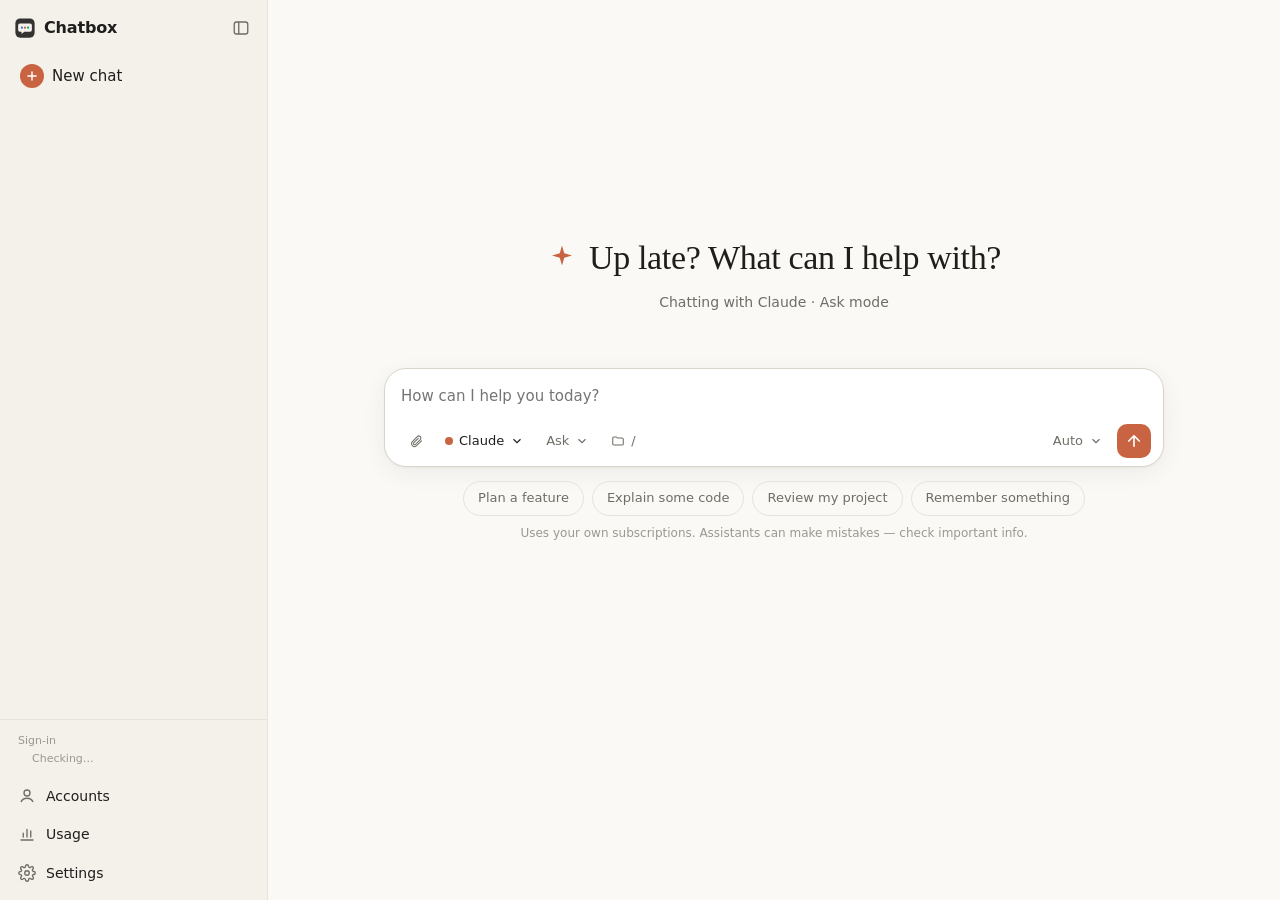
==== ui/index.html @ 3ecd74fe "Merge origin/main into the dialog and notes fixes. Keep chat handoff and sign-in status from main, a" ====
<!doctype html>
<html lang="en"><head><meta charset="utf-8">
<meta name="viewport" content="width=device-width,initial-scale=1">
<title>Chatbox</title>
<link rel="stylesheet" href="/ui/style.css">
</head><body>
<div class="app" id="app">
  <aside>
    <div class="side-top">
      <div class="brand"><svg viewBox="0 0 128 128"><rect x="8" y="8" width="112" height="112" rx="28" fill="currentColor" opacity=".9"/><path d="M34 38h60a10 10 0 0 1 10 10v28a10 10 0 0 1-10 10H60l-16 13V86H34a10 10 0 0 1-10-10V48a10 10 0 0 1 10-10z" fill="var(--side)"/><circle cx="46" cy="62" r="6.5" fill="var(--cursor)"/><circle cx="64" cy="62" r="6.5" fill="var(--claude)"/><circle cx="82" cy="62" r="6.5" fill="var(--codex)"/></svg>Chatbox</div>
      <button class="icon" id="sideclose" title="Close sidebar"><svg viewBox="0 0 24 24" fill="none" stroke="currentColor" stroke-width="1.8"><rect x="3" y="4" width="18" height="16" rx="3"/><path d="M9 4v16"/></svg></button>
    </div>
    <button class="newchat" id="newchat"><span class="plus"><svg viewBox="0 0 24 24" fill="none" stroke="currentColor" stroke-width="2.5" stroke-linecap="round"><path d="M12 5v14M5 12h14"/></svg></span>New chat</button>
    <nav id="chatlist"></nav>
    <div class="side-bottom">
      <div id="authrow" class="authrow" aria-label="Sign-in status"></div>
      <button class="side-item" id="accbtn"><svg viewBox="0 0 24 24" fill="none" stroke="currentColor" stroke-width="1.8"><circle cx="12" cy="8" r="4"/><path d="M4 20c1.5-3.5 4.5-5 8-5s6.5 1.5 8 5"/></svg>Accounts<span class="dot"></span></button>
      <button class="side-item" id="usebtn"><svg viewBox="0 0 24 24" fill="none" stroke="currentColor" stroke-width="1.8" stroke-linecap="round"><path d="M4 20h16"/><path d="M7 16v-5M12 16V6M17 16v-8"/></svg>Usage</button>
      <button class="side-item" id="setbtn"><svg viewBox="0 0 24 24" fill="none" stroke="currentColor" stroke-width="1.8"><circle cx="12" cy="12" r="3"/><path d="M19.4 15a1.7 1.7 0 0 0 .3 1.8l.1.1a2 2 0 1 1-2.8 2.8l-.1-.1a1.7 1.7 0 0 0-1.8-.3 1.7 1.7 0 0 0-1 1.5V21a2 2 0 1 1-4 0v-.1a1.7 1.7 0 0 0-1.1-1.5 1.7 1.7 0 0 0-1.8.3l-.1.1a2 2 0 1 1-2.8-2.8l.1-.1a1.7 1.7 0 0 0 .3-1.8 1.7 1.7 0 0 0-1.5-1H3a2 2 0 1 1 0-4h.1a1.7 1.7 0 0 0 1.5-1.1 1.7 1.7 0 0 0-.3-1.8l-.1-.1a2 2 0 1 1 2.8-2.8l.1.1a1.7 1.7 0 0 0 1.8.3H9a1.7 1.7 0 0 0 1-1.5V3a2 2 0 1 1 4 0v.1a1.7 1.7 0 0 0 1 1.5 1.7 1.7 0 0 0 1.8-.3l.1-.1a2 2 0 1 1 2.8 2.8l-.1.1a1.7 1.7 0 0 0-.3 1.8V9a1.7 1.7 0 0 0 1.5 1H21a2 2 0 1 1 0 4h-.1a1.7 1.7 0 0 0-1.5 1z"/></svg>Settings<span class="sub" id="memcount"></span></button>
      <a class="appver" id="sidever" hidden></a>
    </div>
  </aside>

  <main id="main" class="is-empty">
    <div id="notebanner" class="updatebar" hidden>
      <span>Notes are saved in Chatbox for now. Obsidian is recommended — it can open this folder later and keep it in sync.</span>
      <a data-href="https://obsidian.md/download">Download Obsidian</a>
    </div>
    <div id="updatebar" class="updatebar" hidden>
      <span id="updatetext">Update available</span>
      <button type="button" class="pillbtn" id="updatebtn">Update now</button>
      <span class="muted" id="updatemsg"></span>
    </div>
    <header class="top">
      <button class="icon" id="sideopen" title="Open sidebar"><svg viewBox="0 0 24 24" fill="none" stroke="currentColor" stroke-width="1.8"><rect x="3" y="4" width="18" height="16" rx="3"/><path d="M9 4v16"/></svg></button>
      <div class="title" id="title"></div>
      <select id="projectpick" class="projectpick" hidden title="Obsidian project"></select>
      <button class="pillbtn" id="savebtn" hidden title="Save this chat as a note in your Obsidian vault"><svg viewBox="0 0 24 24" fill="none" stroke="currentColor" stroke-width="1.8"><path d="M6 3h9l5 5v13H6z"/><path d="M14 3v6h6"/></svg>Save to Obsidian</button>
    </header>
    <div id="scroll">
      <div class="empty" id="empty">
        <div class="hello"><svg viewBox="0 0 24 24" fill="var(--accent)"><path d="M12 2l1.8 6.2L20 10l-6.2 1.8L12 18l-1.8-6.2L4 10l6.2-1.8z"/></svg><span id="greet">What can I help with?</span></div>
        <div class="hello-sub" id="hellosub"></div>
      </div>
      <div class="thread" id="thread"></div>
    </div>
    <div class="composer-wrap">
      <form class="composer" id="f">
        <textarea id="msg" rows="1" placeholder="How can I help you today?"></textarea>
        <div id="clips" class="clips"></div>
        <div class="bar">
          <button type="button" class="pickbtn" id="attach" title="Attach files or images"><svg viewBox="0 0 24 24" fill="none" stroke="currentColor" stroke-width="1.8" stroke-linecap="round" stroke-linejoin="round"><path d="M21.4 11.6l-8.5 8.5a5 5 0 0 1-7.1-7.1l8.5-8.5a3.5 3.5 0 0 1 5 5L10.8 18a2 2 0 0 1-2.8-2.8l7.8-7.8"/></svg></button>
          <input type="file" id="filepick" multiple hidden>
          <div class="pick" id="p-backend"><button type="button" class="pickbtn strong"></button><div class="menu"></div></div>
          <div class="pick" id="p-mode"><button type="button" class="pickbtn"></button><div class="menu"></div></div>
          <button type="button" class="pickbtn" id="folderbtn" title="Folder the assistant works in"><svg viewBox="0 0 24 24" fill="none" stroke="currentColor" stroke-width="1.8"><path d="M3 7a2 2 0 0 1 2-2h4l2 2h8a2 2 0 0 1 2 2v8a2 2 0 0 1-2 2H5a2 2 0 0 1-2-2z"/></svg><span class="lbl" id="folderlbl"></span></button>
          <span class="grow"></span>
          <div class="pick right" id="p-model"><button type="button" class="pickbtn"></button><div class="menu"></div></div>
          <button class="send" id="send" title="Send (Enter)"><svg viewBox="0 0 24 24" fill="none" stroke="currentColor" stroke-width="2.2" stroke-linecap="round" stroke-linejoin="round"><path d="M12 19V5M5 12l7-7 7 7"/></svg></button>
        </div>
      </form>
      <div class="suggest" id="suggest"></div>
      <div class="foot" id="foot">Uses your own subscriptions. Assistants can make mistakes — check important info.</div>
    </div>
  </main>
</div>

<dialog id="dfolder">
  <div class="dlg-h"><h2>Working folder</h2><button class="icon" data-close title="Close">✕</button></div>
  <form class="dlg-b" id="folderform">
    <p class="intro">Cursor, Claude and Codex work in this folder. In Agent mode they can change files here; plans are saved to its <code>plans/</code> folder.</p>
    <input class="field" id="folderinput" placeholder="~/projects/my-app">
    <div class="row"><button class="btn">Use this folder</button><span class="muted">Changing it starts fresh conversations.</span></div>
  </form>
</dialog>

<dialog id="usage" class="wide">
  <div class="dlg-h"><h2>Usage</h2><button class="icon" data-close title="Close">✕</button></div>
  <div class="dlg-b">
    <div class="row" style="justify-content:space-between">
      <div class="seg" id="u-range"><button data-d="7">7 days</button><button data-d="30">30 days</button><button data-d="0">All time</button></div>
      <div class="seg" id="u-metric"><button data-k="messages">Messages</button><button data-k="tokens">Tokens</button></div>
    </div>
    <div class="tiles" id="u-tiles"></div>
    <section class="sec">
      <div class="sec-h"><b id="u-charttitle">Messages per day</b></div>
      <div class="legend" id="u-legend"></div>
      <div class="chart" id="u-chart"></div>
    </section>
    <section class="sec">
      <div class="sec-h"><b>By model</b><span class="muted" id="u-modes"></span></div>
      <div id="u-models"></div>
    </section>
    <div class="muted" id="u-note">Chatbox counts only what you send through Chatbox. Your remaining subscription limits aren't available to it — check them in each service:
      <a data-href="https://claude.ai/settings/usage">Claude usage</a> · <a data-href="https://cursor.com/dashboard">Cursor dashboard</a> · ChatGPT: Settings in the ChatGPT app.
      Claude's cost is what the same use would cost at API prices; with a Pro/Max subscription you don't pay it per message.</div>
    <div class="row"><button class="ghost" id="u-clear">Clear statistics</button><span class="muted">Stored only on this computer.</span></div>
  </div>
</dialog>

<dialog id="set">
  <div class="dlg-h"><h2>Settings</h2><button class="icon" data-close title="Close">✕</button></div>
  <div class="dlg-b">
    <section class="sec">
      <div class="sec-h"><b>Memory</b></div>
      <div class="muted">Memories are shared with Cursor, Claude, Codex and ChatGPT and sent at the start of each chat.</div>
      <label class="chk"><input type="checkbox" id="use_memory"> Use memories and custom instructions in chats</label>
      <label class="chk"><input type="checkbox" id="auto_memory"> Let assistants save new memories when you tell them something worth keeping</label>
      <div id="vaultopts">
        <label class="chk"><input type="checkbox" id="memory_in_vault"> Keep memories in Obsidian (<code>Chatbox/Memories.md</code>), editable in Obsidian</label>
        <label class="chk"><input type="checkbox" id="vault_search"> Give the assistant notes from your vault that relate to your message</label>
      </div>
      <div class="muted" id="vaulthint">Tip: connect your Obsidian vault in Accounts to use it as long-term memory.</div>
      <form class="row" id="memadd"><input class="field" id="memtext" style="flex:1;min-width:200px" placeholder="Add a memory, e.g. “I use Unity 6 and C#”" maxlength="500"><button class="btn">Add</button></form>
      <div id="memlist"></div>
      <div class="row" style="justify-content:space-between"><code class="path" id="mempath"></code><button class="ghost" id="memclear">Delete all</button></div>
    </section>
    <section class="sec" id="notesec">
      <div class="sec-h"><b id="notescardtitle">Notes storage</b></div>
      <div class="muted">Chats and memories are plain Markdown. Sign-ins stay on this computer.</div>
      <div class="notecard" id="card-obsidian">
        <label class="notecard-h"><input type="radio" name="notes" value="obsidian"> <b>Obsidian vault</b> <span class="pill ok">Recommended</span></label>
        <div class="notecard-body" id="obsidianopts" hidden>
          <form id="vaultpick" class="row">
            <input class="field" id="vaultpickpath" placeholder="No vault chosen" style="flex:1;min-width:160px">
            <button class="ghost" type="button" id="choosevault">Change…</button>
            <button class="ghost" type="submit" id="vaultsave">Save</button>
            <span id="vaultmsg" class="vaultmsg" role="status" aria-live="polite"></span>
          </form>
          <a id="obsdownload" data-href="https://obsidian.md/download" hidden>Download Obsidian</a>
          <div class="row"><button class="ghost" type="button" id="disconnectnotes" hidden>Disconnect</button></div>
        </div>
      </div>
      <div class="notecard" id="card-chatbox">
        <label class="notecard-h"><input type="radio" name="notes" value="chatbox"> <b>Inside Chatbox</b></label>
        <div class="notecard-body" id="chatboxopts" hidden>
          <div class="row">
            <code class="path" id="noteslocalpath" style="flex:1"></code>
            <button class="ghost" type="button" id="opennotes">Open folder</button>
            <button class="ghost" type="button" id="openobsidian" hidden>Open in Obsidian</button>
          </div>
          <div class="muted" id="noteslocalhint">Open in Obsidian later. The folder is plain Markdown.</div>
        </div>
      </div>
      <div class="notecard" id="card-off">
        <label class="notecard-h"><input type="radio" name="notes" value="off"> <b>Off</b></label>
      </div>
      <details class="advanced" id="notesadvanced" hidden>
        <summary>Advanced</summary>
        <form class="row" id="syncform"><span class="muted">Sync folder</span><input class="field" id="sync_folder" placeholder="Chatbox" style="flex:1;min-width:160px"><button class="ghost" type="submit">Save</button></form>
      </details>
      <div id="notesstatus" class="notesstatus"></div>
    </section>
    <section class="sec">
      <div class="sec-h"><b>Custom instructions</b></div>
      <div class="muted">What every assistant should know about you, or how it should reply.</div>
      <textarea class="field" id="instructions" rows="4" maxlength="4000" placeholder="e.g. Reply in Russian. Keep answers short. Explain code step by step."></textarea>
      <div class="row"><button class="btn" id="instsave">Save</button><span class="muted" id="instmsg"></span></div>
    </section>
    <section class="sec">
      <div class="sec-h"><b>Updates</b></div>
      <div class="muted">Chatbox looks for a new version when it starts and about every 6 hours. An update only fast-forwards your own clone, then runs install.sh again. Chats, accounts and settings stay put.</div>
      <div class="row">
        <label class="chk"><input type="checkbox" id="auto_update" checked> Check for updates</label>
        <button class="ghost" type="button" id="checknow">Check for updates now</button>
      </div>
      <div class="row">
        <span id="checkmsg" class="muted"></span>
        <button class="btn" type="button" id="setupdatenow" hidden>Update now</button>
      </div>
      <label class="chk"><input type="checkbox" id="auto_install_updates"> Install updates automatically</label>
    </section>
    <section class="sec" id="aboutline" hidden>
      <div class="sec-h"><b>About</b></div>
      <div class="muted">This copy is <a class="appver" id="aboutver"></a>.</div>
    </section>
    <p class="muted" style="margin:0">Tip: type <code>/remember</code> and some text in the message box to save a memory, or use “Remember” under any message.</p>
  </div>
</dialog>

<dialog id="acc">
  <div class="dlg-h"><h2>Accounts</h2><button class="icon" data-close title="Close">✕</button></div>
  <div class="dlg-b">
    <p class="intro">Chatbox uses your own subscriptions. Install each tool once and sign in — sign-in happens in your browser, and Chatbox never sees your password. ChatGPT is separate from Codex: Continue with ChatGPT uses your ChatGPT plan (no API key). Ollama runs models on your own computer and needs no account.</p>
    <div id="acclist" style="display:flex;flex-direction:column;gap:12px"><p class="muted">Checking accounts…</p></div>
    <p class="muted">Notes and the Obsidian vault are in Settings.</p>
  </div>
</dialog>

<dialog id="ask" aria-labelledby="asktitle" aria-describedby="asktext">
  <form id="askform">
    <div class="dlg-h"><h2 id="asktitle">Chatbox</h2></div>
    <div class="dlg-b">
      <p id="asktext" class="intro"></p>
      <input class="field" id="askinput" hidden autocomplete="off" aria-labelledby="asktext">
      <div class="row" id="askbtns"></div>
    </div>
  </form>
</dialog>

<script src="/ui/js/app.js"></script>
</body></html>
---- ui/style.css ----
:root{
  --bg:#faf9f5;--side:#f3f1ea;--panel:#ffffff;--text:#1f1e1d;--muted:#6f6d66;--faint:#9a988f;
  --line:#e6e3da;--line2:#d9d5ca;--hover:rgba(31,30,29,.06);--you:#efece3;--code:#f5f3ee;
  --accent:#c96442;--err:#b3261e;--ok:#1f8a5b;--warn:#c48a00;--shadow:0 1px 2px rgba(0,0,0,.04),0 6px 24px rgba(0,0,0,.06);
  --cursor:#2a78d6;--claude:#c96442;--codex:#10a37f;--chatgpt:#6e56cf;--ollama:#c0407a;
}
@media (prefers-color-scheme:dark){:root{
  --bg:#262624;--side:#1f1e1d;--panel:#30302e;--text:#f5f4ef;--muted:#a6a49c;--faint:#7d7b74;
  --line:#3a3936;--line2:#4a4945;--hover:rgba(255,255,255,.06);--you:#3a3936;--code:#1c1c1b;
  --accent:#d97757;--err:#f2b8b5;--ok:#5fd39b;--warn:#e6c35c;--shadow:0 1px 2px rgba(0,0,0,.3),0 8px 28px rgba(0,0,0,.35);
  --cursor:#3f86e0;--claude:#d06a48;--codex:#12a07a;--chatgpt:#8a74ea;--ollama:#e0679e;
}}
*{box-sizing:border-box}
[hidden]{display:none!important}
html,body{height:100%;margin:0}
body{background:var(--bg);color:var(--text);font:15px/1.6 ui-sans-serif,system-ui,-apple-system,"Segoe UI",Roboto,sans-serif;-webkit-font-smoothing:antialiased}
button{font:inherit;color:inherit}
input,textarea,select{font:inherit;color:var(--text)}
svg{flex:none}
.app{display:flex;height:100vh;overflow:hidden}

/* ---------- sidebar ---------- */
aside{width:268px;background:var(--side);border-right:1px solid var(--line);display:flex;flex-direction:column;transition:margin-left .2s ease;z-index:20}
.app.noside aside{margin-left:-268px}
.side-top{display:flex;align-items:center;justify-content:space-between;padding:12px 10px 6px 14px}
.brand{display:flex;align-items:center;gap:8px;font-weight:600;font-size:16px;letter-spacing:-.01em}
.brand svg{width:22px;height:22px}
.icon{width:32px;height:32px;display:grid;place-items:center;border:0;background:transparent;border-radius:8px;cursor:pointer;color:var(--muted)}
.icon:hover{background:var(--hover);color:var(--text)}
.icon svg{width:18px;height:18px}
.newchat{margin:6px 10px 10px;display:flex;align-items:center;gap:8px;padding:8px 10px;border:0;border-radius:10px;background:transparent;cursor:pointer;font-weight:500;text-align:left}
.newchat:hover{background:var(--hover)}
.newchat .plus{width:24px;height:24px;border-radius:50%;background:var(--accent);color:#fff;display:grid;place-items:center}
.newchat .plus svg{width:14px;height:14px}
#chatlist{flex:1;overflow-y:auto;padding:0 8px 8px}
.group{font-size:12px;color:var(--faint);font-weight:500;padding:12px 8px 4px}
.chatitem{display:flex;align-items:center;gap:8px;padding:6px 8px;border-radius:8px;cursor:pointer;font-size:14px;color:var(--text)}
.chatitem:hover{background:var(--hover)}
.chatitem.cur{background:var(--hover);font-weight:500}
.chatitem .t{flex:1;white-space:nowrap;overflow:hidden;text-overflow:ellipsis}
.chatitem .del{opacity:0;width:24px;height:24px}
.chatitem:hover .del{opacity:1}
.bdot{width:8px;height:8px;border-radius:50%;flex:none}
.side-empty{color:var(--faint);font-size:13px;padding:8px}
.side-bottom{border-top:1px solid var(--line);padding:8px}
.authrow{display:flex;flex-direction:column;gap:1px;padding:2px 4px 6px}
.authlabel{font-size:11px;color:var(--faint);font-weight:500;padding:2px 6px 1px}
.authitem{display:flex;align-items:center;gap:6px;min-height:22px;padding:1px 6px;font-size:12px;color:var(--text)}
.authitem .nm{flex:1;min-width:0;overflow:hidden;text-overflow:ellipsis;white-space:nowrap}
.authnote{font-size:11px;color:var(--faint);white-space:nowrap}
.authsub{font-size:11px;line-height:1.35;color:var(--faint);padding:0 8px 4px 20px;word-break:break-word}
.authcmd{font:11px/1.35 ui-monospace,SFMono-Regular,Menlo,Consolas,monospace;color:var(--muted);padding:0 8px 4px 20px;word-break:break-all}
.authsign{border:1px solid var(--line);background:transparent;border-radius:999px;padding:0 7px;font-size:11px;line-height:18px;cursor:pointer;color:var(--text)}
.authsign:hover{background:var(--hover)}
.authsign:disabled{opacity:.5;cursor:default}
.sdot{width:8px;height:8px;border-radius:50%;flex:none;background:var(--faint)}
.sdot.ready{background:var(--ok)}
.sdot.signed_out{background:var(--warn)}
.sdot.missing{background:var(--faint)}
.sdot.unknown{background:transparent;box-shadow:inset 0 0 0 1.5px var(--warn)}
.side-item{display:flex;align-items:center;gap:10px;width:100%;padding:8px 10px;border:0;background:transparent;border-radius:8px;cursor:pointer;text-align:left;font-size:14px}
.side-item:hover{background:var(--hover)}
.side-item svg{width:18px;height:18px;color:var(--muted)}
.side-item .dot{margin-left:auto;width:8px;height:8px;border-radius:50%;background:var(--err);display:none}
.side-item.warn .dot{display:block}
.side-item .sub{margin-left:auto;font-size:12px;color:var(--faint)}
a.appver{color:var(--faint);font-size:12px;text-decoration:none;cursor:pointer}
a.appver:hover{color:var(--muted);text-decoration:underline}
#sidever:not([hidden]){display:block;padding:2px 10px 4px}

/* ---------- main ---------- */
main{flex:1;display:flex;flex-direction:column;min-width:0;position:relative}
.updatebar{display:flex;align-items:center;gap:10px;margin:8px 16px 0;padding:6px 12px;border:1px solid var(--line);border-radius:10px;background:var(--panel);font-size:13px;flex:none}
.updatebar .muted{overflow:hidden;text-overflow:ellipsis;white-space:nowrap}
.top{height:52px;display:flex;align-items:center;gap:6px;padding:0 12px;flex:none}
.top .title{flex:1;font-weight:500;white-space:nowrap;overflow:hidden;text-overflow:ellipsis;color:var(--text)}
.projectpick{max-width:180px;border:1px solid var(--line);background:var(--panel);border-radius:999px;padding:4px 10px;font-size:13px;color:var(--muted)}
.notice{display:flex;flex-wrap:wrap;gap:8px;align-items:center;border:1px solid var(--line);background:var(--bg);border-radius:10px;padding:8px 10px;font-size:13px}
.notice a{color:var(--accent);cursor:pointer}
#sideopen{display:none}
.app.noside #sideopen{display:grid}
.pillbtn{display:flex;align-items:center;gap:6px;border:1px solid var(--line);background:var(--panel);border-radius:999px;padding:5px 12px;font-size:13px;cursor:pointer}
.pillbtn:hover{border-color:var(--line2)}
.pillbtn svg{width:15px;height:15px}
#scroll{flex:1;overflow-y:auto;scroll-behavior:smooth}
.thread{max-width:780px;margin:0 auto;padding:8px 24px 24px;display:flex;flex-direction:column;gap:22px}
main.comparing .thread{max-width:1100px}
.compare{display:grid;grid-template-columns:repeat(auto-fit,minmax(240px,1fr));gap:14px;align-items:start;width:100%}
.compare>.m-bot{border:1px solid var(--line);border-radius:16px;padding:10px 12px;background:var(--panel);min-width:0}

/* empty state: greeting + composer in the middle */
.empty{display:none;text-align:center;padding:0 24px}
main.is-empty .empty{display:block}
main.is-empty #scroll{flex:0 0 auto}
main.is-empty{justify-content:center}
main.is-empty .top{position:absolute;top:0;left:0;right:0}
main.is-empty .composer-wrap{padding-bottom:14vh}
.hello{font-family:ui-serif,Georgia,"Times New Roman",serif;font-size:34px;letter-spacing:-.01em;margin:0 0 6px;display:flex;align-items:center;justify-content:center;gap:12px}
.hello svg{width:30px;height:30px}
.hello-sub{color:var(--muted);font-size:14px;margin-bottom:22px}
.suggest{display:flex;flex-wrap:wrap;gap:8px;justify-content:center;max-width:720px;margin:14px auto 0}
.suggest button{border:1px solid var(--line);background:transparent;border-radius:999px;padding:6px 14px;font-size:13px;color:var(--muted);cursor:pointer}
.suggest button:hover{background:var(--hover);color:var(--text)}

/* messages */
.m-you{display:flex;flex-direction:column;align-items:flex-end}
.bubble{background:var(--you);border-radius:18px;padding:10px 16px;max-width:85%;white-space:pre-wrap;word-wrap:break-word}
.m-bot{display:flex;gap:12px;align-items:flex-start}
.avatar{width:28px;height:28px;border-radius:8px;display:grid;place-items:center;color:#fff;font-size:13px;font-weight:700;flex:none;margin-top:2px}
.m-bot .body{flex:1;min-width:0}
.m-bot .name{font-size:13px;font-weight:600;margin-bottom:2px;display:flex;gap:6px;align-items:baseline}
.m-bot .meta{font-weight:400;color:var(--faint);font-size:12px}
.actions{display:flex;gap:2px;margin-top:4px;opacity:0;transition:opacity .15s}
.m-you:hover .actions,.m-bot:hover .actions,.actions:focus-within{opacity:1}
.actions button{display:flex;align-items:center;gap:5px;border:0;background:transparent;color:var(--muted);font-size:12px;padding:4px 8px;border-radius:6px;cursor:pointer}
.actions button:hover{background:var(--hover);color:var(--text)}
.actions svg{width:14px;height:14px}
.thinking{display:flex;align-items:center;gap:10px;color:var(--muted);font-size:14px;padding-top:4px}
.statusline{font-size:12px;color:var(--faint);margin-top:4px}
.dots{display:flex;gap:4px}.dots i{width:6px;height:6px;border-radius:50%;background:currentColor;animation:b 1.2s infinite ease-in-out}
.dots i:nth-child(2){animation-delay:.15s}.dots i:nth-child(3){animation-delay:.3s}
@keyframes b{0%,80%,100%{opacity:.25;transform:translateY(0)}40%{opacity:1;transform:translateY(-3px)}}
.err{color:var(--err);white-space:pre-wrap}
.note{align-self:center;display:flex;align-items:center;gap:8px;flex-wrap:wrap;justify-content:center;font-size:13px;color:var(--muted);background:transparent;border:1px solid var(--line);border-radius:999px;padding:4px 14px;max-width:100%}
.note.mem{align-self:flex-start;margin-left:40px;font-size:12px;padding:3px 12px}
.note button{border:0;background:transparent;color:var(--text);text-decoration:underline;cursor:pointer;font-size:13px;padding:0}
.card{border:1px solid var(--line);background:var(--panel);border-radius:14px;padding:12px 14px;display:flex;align-items:center;gap:12px;box-shadow:var(--shadow);margin-left:40px}
.card .ic{width:36px;height:36px;border-radius:10px;background:var(--code);display:grid;place-items:center;flex:none}
.card .ic svg{width:18px;height:18px;color:var(--accent)}
.card .tx{flex:1;min-width:0}.card .tx b{display:block;font-size:14px}
.card .tx span{display:block;font-size:12px;color:var(--muted);white-space:nowrap;overflow:hidden;text-overflow:ellipsis}

/* markdown */
.md{word-wrap:break-word}
.md>*:first-child{margin-top:0}.md>*:last-child{margin-bottom:0}
.md p{margin:0 0 .8em}
.md h1,.md h2,.md h3,.md h4{line-height:1.3;margin:1.2em 0 .5em;font-weight:600}
.md h1{font-size:1.35em}.md h2{font-size:1.2em}.md h3{font-size:1.05em}.md h4{font-size:1em}
.md ul,.md ol{margin:0 0 .8em;padding-left:1.5em}.md li{margin:.2em 0}
.md li.task{list-style:none;margin-left:-1.3em}.md li.task input{margin:0 .5em 0 0;vertical-align:-1px}
.md blockquote{margin:0 0 .8em;padding:.1em 1em;border-left:3px solid var(--line2);color:var(--muted)}
.md hr{border:0;border-top:1px solid var(--line);margin:1.2em 0}
.md a{color:var(--accent);text-decoration:underline;text-underline-offset:2px;cursor:pointer}
.md code{font:13px/1.5 ui-monospace,"SF Mono",Menlo,Consolas,monospace;background:var(--code);border:1px solid var(--line);border-radius:5px;padding:.1em .35em}
.codeblock{margin:0 0 .9em;border:1px solid var(--line);border-radius:12px;overflow:hidden;background:var(--code)}
.codehead{display:flex;justify-content:space-between;align-items:center;padding:4px 6px 4px 14px;font-size:12px;color:var(--muted);border-bottom:1px solid var(--line)}
.codehead button{border:0;background:transparent;color:var(--muted);cursor:pointer;font-size:12px;display:flex;gap:5px;align-items:center;padding:4px 8px;border-radius:6px}
.codehead button:hover{background:var(--hover);color:var(--text)}
.codehead svg{width:13px;height:13px}
.codeblock pre{margin:0;padding:12px 14px;overflow-x:auto}
.codeblock code{background:none;border:0;padding:0;font-size:13px}
.md table{border-collapse:collapse;margin:0 0 .9em;font-size:14px;display:block;overflow-x:auto;max-width:100%}
.md th,.md td{border:1px solid var(--line);padding:6px 10px;text-align:left}
.md th{background:var(--code);font-weight:600}

/* composer */
.composer-wrap{flex:none;padding:0 24px 16px}
.composer{max-width:780px;margin:0 auto;background:var(--panel);border:1px solid var(--line);border-radius:22px;box-shadow:var(--shadow);padding:12px 12px 8px 16px;transition:border-color .15s}
.composer:focus-within{border-color:var(--line2)}
.composer textarea{width:100%;border:0;outline:0;background:transparent;resize:none;min-height:28px;max-height:240px;padding:4px 0;line-height:1.5}
.composer.drop{border-color:var(--accent);background:color-mix(in srgb,var(--accent) 6%,var(--panel))}
.clips{display:flex;flex-wrap:wrap;gap:6px;margin:2px 0 4px}
.clips:empty{display:none}
.clip{display:flex;align-items:center;gap:6px;max-width:240px;border:1px solid var(--line);border-radius:999px;padding:2px 4px 2px 10px;font-size:12px;background:var(--code)}
.clip.warn{border-color:var(--err)}
.clip .nm{overflow:hidden;text-overflow:ellipsis;white-space:nowrap}
.clip button{border:0;background:transparent;color:var(--muted);cursor:pointer;border-radius:99px;width:22px;height:22px}
.clip button:hover{background:var(--hover);color:var(--text)}
.files{display:flex;flex-wrap:wrap;gap:6px;margin-top:8px}
.files span{font-size:12px;border:1px solid var(--line);border-radius:999px;padding:1px 8px;background:var(--panel)}
.composer textarea:disabled{cursor:not-allowed}
.bar{display:flex;align-items:center;gap:6px;margin-top:6px;flex-wrap:wrap}
.bar .grow{flex:1}
.foot{max-width:780px;margin:8px auto 0;text-align:center;font-size:12px;color:var(--faint)}
.send{width:34px;height:34px;border-radius:10px;border:0;background:var(--accent);color:#fff;display:grid;place-items:center;cursor:pointer}
.send svg{width:18px;height:18px}
.send:disabled{opacity:.35;cursor:not-allowed}
.send.stop{background:var(--text);color:var(--bg)}

/* dropdown pickers */
.pick{position:relative}
.pickbtn{display:flex;align-items:center;gap:6px;border:0;background:transparent;border-radius:8px;padding:5px 8px;font-size:13px;color:var(--muted);cursor:pointer;max-width:240px}
.pickbtn:hover,.pick.open .pickbtn{background:var(--hover);color:var(--text)}
.pickbtn .lbl{white-space:nowrap;overflow:hidden;text-overflow:ellipsis}
.pickbtn svg{width:14px;height:14px}
.pickbtn.strong{color:var(--text);font-weight:500}
.menu{position:absolute;bottom:calc(100% + 6px);left:0;min-width:290px;max-width:340px;max-height:440px;overflow-y:auto;background:var(--panel);border:1px solid var(--line);border-radius:12px;box-shadow:var(--shadow);padding:6px;display:none;z-index:30}
.pick.right .menu{left:auto;right:0}
.pick.open .menu{display:block}
.mi{display:flex;gap:10px;align-items:flex-start;width:100%;border:0;background:transparent;border-radius:8px;padding:8px 10px;cursor:pointer;text-align:left;font-size:14px}
.mi:hover{background:var(--hover)}
.mi:disabled{opacity:.45;cursor:not-allowed}
.mi:disabled:hover{background:transparent}
.mi .mt{flex:1;min-width:0}.mi .mt b{font-weight:500;display:block}.mi .mt span{display:block;font-size:12px;color:var(--muted)}
.mi .sdot{margin-top:7px}
.mi .check{width:16px;height:16px;color:var(--accent);visibility:hidden}.mi.sel .check{visibility:visible}
.mi .bdot{margin-top:7px}
.mh{font-size:11px;color:var(--faint);padding:6px 10px 2px;text-transform:uppercase;letter-spacing:.04em}

/* usage */
dialog.wide{width:min(880px,calc(100vw - 32px))}
dialog#ask{width:min(440px,calc(100vw - 32px))}
#asktext{white-space:pre-wrap}
#askbtns{justify-content:flex-end}
#askinput{width:100%}
.seg{display:inline-flex;border:1px solid var(--line);border-radius:10px;padding:2px;gap:2px}
.seg button{border:0;background:transparent;border-radius:8px;padding:4px 12px;font-size:13px;color:var(--muted);cursor:pointer}
.seg button.on{background:var(--hover);color:var(--text);font-weight:500}
.tiles{display:grid;grid-template-columns:repeat(auto-fit,minmax(150px,1fr));gap:10px}
.tile{border:1px solid var(--line);border-radius:14px;padding:12px 14px;display:flex;flex-direction:column;gap:2px}
.tile .tn{display:flex;align-items:center;gap:8px;font-size:13px;color:var(--muted)}
.tile .big{font-size:26px;font-weight:600;letter-spacing:-.01em;line-height:1.2;color:var(--text)}
.tile .sm{font-size:12px;color:var(--muted)}
.legend{display:flex;gap:14px;flex-wrap:wrap;font-size:12px;color:var(--muted)}
.legend span{display:flex;align-items:center;gap:6px}
.legend i{width:10px;height:10px;border-radius:3px;display:inline-block}
.chart{position:relative;height:220px}
.chart svg{width:100%;height:100%;display:block;overflow:visible}
.chart .gl{stroke:var(--line);stroke-width:1}
.chart .ax{fill:var(--faint);font-size:11px}
.chart .hit{fill:transparent;cursor:default}
.chart .col:hover .hit{fill:var(--hover)}
.tip{position:absolute;pointer-events:none;background:var(--panel);border:1px solid var(--line);border-radius:10px;box-shadow:var(--shadow);padding:8px 10px;font-size:12px;min-width:150px;display:none;z-index:2}
.tip b{display:block;margin-bottom:4px;color:var(--text)}
.tip div{display:flex;align-items:center;gap:6px;color:var(--muted)}.tip div em{margin-left:auto;font-style:normal;color:var(--text)}
.utable{width:100%;border-collapse:collapse;font-size:13px}
.utable th{color:var(--muted);font-weight:500;text-align:left;padding:6px 8px;border-bottom:1px solid var(--line)}
.utable td{padding:6px 8px;border-bottom:1px solid var(--line)}
.utable td.n,.utable th.n{text-align:right;font-variant-numeric:tabular-nums}
.utable tr:last-child td{border-bottom:0}
#u-note a{color:var(--accent);cursor:pointer;text-decoration:underline}
.uempty{color:var(--muted);font-size:14px;padding:30px 0;text-align:center}

/* dialogs */
dialog{border:1px solid var(--line);border-radius:18px;background:var(--panel);color:var(--text);padding:0;width:min(640px,calc(100vw - 32px));max-height:calc(100vh - 48px);box-shadow:var(--shadow)}
dialog::backdrop{background:rgba(0,0,0,.4);backdrop-filter:blur(2px)}
.dlg-h{display:flex;align-items:center;justify-content:space-between;padding:16px 20px 8px;position:sticky;top:0;background:var(--panel);z-index:1}
.dlg-h h2{font-size:18px;margin:0;font-weight:600}
.dlg-b{padding:4px 20px 20px;display:flex;flex-direction:column;gap:14px}
.intro{color:var(--muted);font-size:13px;margin:0}
.sec{border:1px solid var(--line);border-radius:14px;padding:14px 16px;display:flex;flex-direction:column;gap:8px}
.sec-h{display:flex;align-items:center;gap:10px;flex-wrap:wrap}.sec-h b{font-size:15px}
.pill{font-size:12px;padding:1px 9px;border-radius:99px;border:1px solid var(--line)}
.pill.ok{color:var(--ok);border-color:color-mix(in srgb,var(--ok) 45%,transparent)}
.pill.bad{color:var(--muted)}
.muted{color:var(--muted);font-size:13px}
.row{display:flex;gap:8px;flex-wrap:wrap;align-items:center}
.btn{border:0;border-radius:9px;padding:7px 14px;font-size:14px;cursor:pointer;background:var(--text);color:var(--bg);font-weight:500}
.btn:hover{opacity:.9}.btn:disabled{opacity:.45;cursor:default}
.ghost{border:1px solid var(--line);border-radius:9px;padding:6px 13px;font-size:14px;cursor:pointer;background:transparent}
.ghost:hover{background:var(--hover)}.ghost:disabled{opacity:.45;cursor:default}
.field{border:1px solid var(--line);background:var(--bg);border-radius:9px;padding:7px 11px;outline:0}
.field:focus{border-color:var(--line2)}
.job{background:var(--bg);border-radius:10px;padding:10px 12px;display:flex;flex-direction:column;gap:8px;font-size:14px}
.job pre{margin:0;max-height:140px;overflow:auto;font-size:12px;white-space:pre-wrap}
.job .field{flex:1;min-width:200px}
.chk{display:flex;gap:10px;align-items:flex-start;font-size:14px;cursor:pointer}.chk input{margin-top:5px;accent-color:var(--accent)}
#memlist{display:flex;flex-direction:column;gap:6px;max-height:260px;overflow:auto}
.mem{display:flex;gap:6px;align-items:center}.mem .field{flex:1;padding:5px 9px;font-size:14px}
.mem .src{font-size:11px;color:var(--faint);white-space:nowrap}
#instructions{width:100%;resize:vertical}
code.path{font:12px ui-monospace,monospace;color:var(--muted);word-break:break-all}
.notecard{border:1px solid var(--line);border-radius:12px;padding:10px 12px;display:flex;flex-direction:column;gap:8px}
.notecard.on{border-color:var(--accent)}
.notecard-h{display:flex;align-items:center;gap:8px;font-size:14px;cursor:pointer}
.notecard-h b{font-weight:600}
.notecard-body{display:flex;flex-direction:column;gap:8px;padding-left:26px}
.notecard-body a{color:var(--accent);cursor:pointer;font-size:13px}
details.advanced{font-size:13px}
details.advanced summary{cursor:pointer;color:var(--muted)}
details.advanced[open]{display:flex;flex-direction:column;gap:8px}
.notesstatus{font-size:13px;color:var(--ok)}
.notesstatus.err{color:var(--err)}
.notesstatus.warn,.notesstatus.muted{color:var(--muted)}
.vaultmsg{font-size:13px;color:var(--ok);min-height:1.2em}
.vaultmsg.err{color:var(--err)}

@media (max-width:760px){
  aside{position:absolute;inset:0 auto 0 0;box-shadow:var(--shadow)}
  .thread{padding:8px 14px 20px}.composer-wrap{padding:0 10px 10px}
  .hello{font-size:26px}.card{margin-left:0}
}

/* Hand off / compare. The control is added from app.js so index.html can change independently. */
.top{position:relative;z-index:5}
.actions{flex-wrap:wrap}
.actions.on{opacity:1}
.askpop{flex-basis:100%;display:flex;flex-wrap:wrap;gap:4px;padding-top:4px}
.askpop[hidden]{display:none}
.askpop button{border:1px solid var(--line);background:var(--panel);border-radius:999px;padding:3px 8px;font-size:12px;color:var(--text);cursor:pointer}
.askpop button:hover{background:var(--hover)}
.askpop button:disabled{opacity:.45;cursor:not-allowed}
.pick.down .menu{top:calc(100% + 6px);bottom:auto}
#p-handoff{flex:none}
#p-handoff .pickbtn{border:1px solid var(--line);background:var(--panel);border-radius:999px;padding:5px 12px;max-width:none}
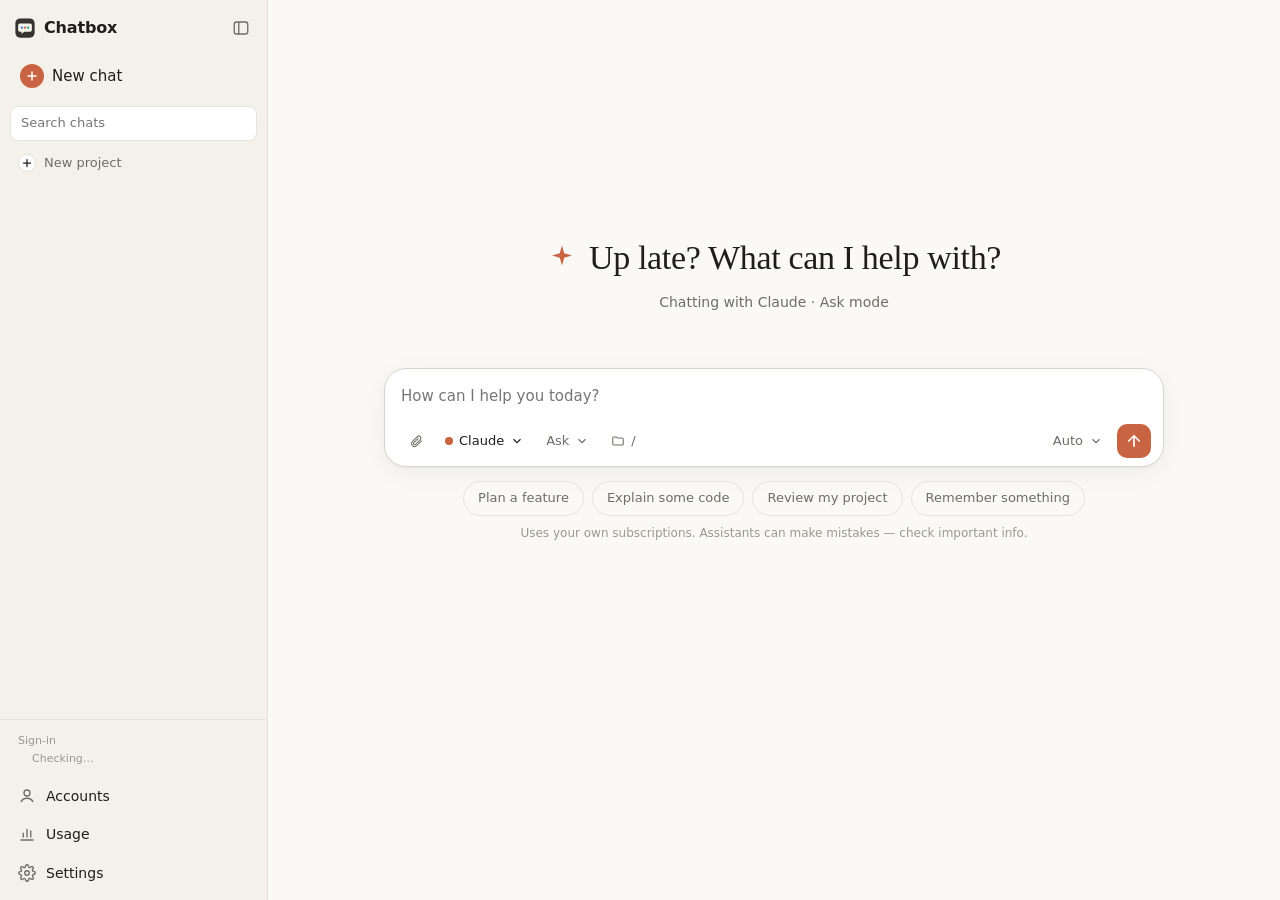
==== commit 7136580f: "Merge origin/main into the projects sidebar Keep chat handoff and the sign-in status row together wi" ====
--- a/ui/index.html
+++ b/ui/index.html
@@ -11,6 +11,8 @@
       <button class="icon" id="sideclose" title="Close sidebar"><svg viewBox="0 0 24 24" fill="none" stroke="currentColor" stroke-width="1.8"><rect x="3" y="4" width="18" height="16" rx="3"/><path d="M9 4v16"/></svg></button>
     </div>
     <button class="newchat" id="newchat"><span class="plus"><svg viewBox="0 0 24 24" fill="none" stroke="currentColor" stroke-width="2.5" stroke-linecap="round"><path d="M12 5v14M5 12h14"/></svg></span>New chat</button>
+    <input class="side-search" id="chatsearch" type="search" placeholder="Search chats" aria-label="Search chats" autocomplete="off">
+    <button class="newproj" id="newproject" type="button"><span class="plus"><svg viewBox="0 0 24 24" fill="none" stroke="currentColor" stroke-width="2.5" stroke-linecap="round"><path d="M12 5v14M5 12h14"/></svg></span>New project</button>
     <nav id="chatlist"></nav>
     <div class="side-bottom">
       <div id="authrow" class="authrow" aria-label="Sign-in status"></div>
@@ -34,7 +36,7 @@
     <header class="top">
       <button class="icon" id="sideopen" title="Open sidebar"><svg viewBox="0 0 24 24" fill="none" stroke="currentColor" stroke-width="1.8"><rect x="3" y="4" width="18" height="16" rx="3"/><path d="M9 4v16"/></svg></button>
       <div class="title" id="title"></div>
-      <select id="projectpick" class="projectpick" hidden title="Obsidian project"></select>
+      <span id="projectcrumb" class="projectcrumb" hidden>No project</span>
       <button class="pillbtn" id="savebtn" hidden title="Save this chat as a note in your Obsidian vault"><svg viewBox="0 0 24 24" fill="none" stroke="currentColor" stroke-width="1.8"><path d="M6 3h9l5 5v13H6z"/><path d="M14 3v6h6"/></svg>Save to Obsidian</button>
     </header>
     <div id="scroll">
@@ -116,7 +118,7 @@
       <div class="row" style="justify-content:space-between"><code class="path" id="mempath"></code><button class="ghost" id="memclear">Delete all</button></div>
     </section>
     <section class="sec" id="notesec">
-      <div class="sec-h"><b id="notescardtitle">Notes storage</b></div>
+      <div class="sec-h"><b>Notes storage</b></div>
       <div class="muted">Chats and memories are plain Markdown. Sign-ins stay on this computer.</div>
       <div class="notecard" id="card-obsidian">
         <label class="notecard-h"><input type="radio" name="notes" value="obsidian"> <b>Obsidian vault</b> <span class="pill ok">Recommended</span></label>
@@ -125,10 +127,8 @@
             <input class="field" id="vaultpickpath" placeholder="No vault chosen" style="flex:1;min-width:160px">
             <button class="ghost" type="button" id="choosevault">Change…</button>
             <button class="ghost" type="submit" id="vaultsave">Save</button>
-            <span id="vaultmsg" class="vaultmsg" role="status" aria-live="polite"></span>
           </form>
           <a id="obsdownload" data-href="https://obsidian.md/download" hidden>Download Obsidian</a>
-          <div class="row"><button class="ghost" type="button" id="disconnectnotes" hidden>Disconnect</button></div>
         </div>
       </div>
       <div class="notecard" id="card-chatbox">
@@ -137,7 +137,6 @@
           <div class="row">
             <code class="path" id="noteslocalpath" style="flex:1"></code>
             <button class="ghost" type="button" id="opennotes">Open folder</button>
-            <button class="ghost" type="button" id="openobsidian" hidden>Open in Obsidian</button>
           </div>
           <div class="muted" id="noteslocalhint">Open in Obsidian later. The folder is plain Markdown.</div>
         </div>
@@ -160,14 +159,7 @@
     <section class="sec">
       <div class="sec-h"><b>Updates</b></div>
       <div class="muted">Chatbox looks for a new version when it starts and about every 6 hours. An update only fast-forwards your own clone, then runs install.sh again. Chats, accounts and settings stay put.</div>
-      <div class="row">
-        <label class="chk"><input type="checkbox" id="auto_update" checked> Check for updates</label>
-        <button class="ghost" type="button" id="checknow">Check for updates now</button>
-      </div>
-      <div class="row">
-        <span id="checkmsg" class="muted"></span>
-        <button class="btn" type="button" id="setupdatenow" hidden>Update now</button>
-      </div>
+      <label class="chk"><input type="checkbox" id="auto_update" checked> Check for updates</label>
       <label class="chk"><input type="checkbox" id="auto_install_updates"> Install updates automatically</label>
     </section>
     <section class="sec" id="aboutline" hidden>
@@ -183,19 +175,8 @@
   <div class="dlg-b">
     <p class="intro">Chatbox uses your own subscriptions. Install each tool once and sign in — sign-in happens in your browser, and Chatbox never sees your password. ChatGPT is separate from Codex: Continue with ChatGPT uses your ChatGPT plan (no API key). Ollama runs models on your own computer and needs no account.</p>
     <div id="acclist" style="display:flex;flex-direction:column;gap:12px"><p class="muted">Checking accounts…</p></div>
-    <p class="muted">Notes and the Obsidian vault are in Settings.</p>
+    <div id="obs" class="sec"></div>
   </div>
-</dialog>
-
-<dialog id="ask" aria-labelledby="asktitle" aria-describedby="asktext">
-  <form id="askform">
-    <div class="dlg-h"><h2 id="asktitle">Chatbox</h2></div>
-    <div class="dlg-b">
-      <p id="asktext" class="intro"></p>
-      <input class="field" id="askinput" hidden autocomplete="off" aria-labelledby="asktext">
-      <div class="row" id="askbtns"></div>
-    </div>
-  </form>
 </dialog>
 
 <script src="/ui/js/app.js"></script>
--- a/ui/style.css
+++ b/ui/style.css
@@ -32,14 +32,39 @@
 .newchat:hover{background:var(--hover)}
 .newchat .plus{width:24px;height:24px;border-radius:50%;background:var(--accent);color:#fff;display:grid;place-items:center}
 .newchat .plus svg{width:14px;height:14px}
+.side-search{display:block;width:calc(100% - 20px);margin:0 10px 6px;border:1px solid var(--line);background:var(--panel);border-radius:8px;padding:6px 10px;font-size:13px;outline:0}
+.side-search:focus{border-color:var(--line2)}
+.newproj{display:flex;align-items:center;gap:8px;width:calc(100% - 20px);margin:0 10px 6px;padding:6px 8px;border:0;border-radius:8px;background:transparent;cursor:pointer;font-size:13px;font-weight:500;color:var(--muted);text-align:left}
+.newproj:hover{background:var(--hover);color:var(--text)}
+.newproj .plus{width:18px;height:18px;border-radius:50%;background:var(--panel);border:1px solid var(--line);display:grid;place-items:center;color:var(--text)}
+.newproj .plus svg{width:12px;height:12px}
 #chatlist{flex:1;overflow-y:auto;padding:0 8px 8px}
+.proj{margin:0 0 2px}
+.proj-row{display:flex;align-items:center;gap:2px;padding:3px 2px;border-radius:8px;cursor:pointer;font-size:13px;font-weight:600}
+.proj-row:hover,.proj.drop>.proj-row{background:var(--hover)}
+.proj.drop>.proj-row{outline:1px dashed var(--accent);outline-offset:-1px}
+.twist{width:22px;height:22px;border:0;background:transparent;border-radius:6px;color:var(--muted);display:grid;place-items:center;cursor:pointer;padding:0;flex:none}
+.twist svg{width:14px;height:14px;transition:transform .15s}
+.proj.collapsed .twist svg{transform:rotate(-90deg)}
+.proj-row .pname{flex:1;min-width:0;white-space:nowrap;overflow:hidden;text-overflow:ellipsis}
+.proj-row .count{font-size:11px;font-weight:500;color:var(--faint);font-variant-numeric:tabular-nums;padding:0 2px}
+.proj-row .icon{width:22px;height:22px;opacity:.72}
+.proj-row .icon svg{width:14px;height:14px}
+.proj-row .icon:hover{opacity:1}
+.proj.collapsed .proj-chats{display:none}
+.proj-chats{margin:0 0 4px 10px}
+.chatitem[draggable=true]{cursor:grab}
+.chatitem.dragging{opacity:.4}
 .group{font-size:12px;color:var(--faint);font-weight:500;padding:12px 8px 4px}
 .chatitem{display:flex;align-items:center;gap:8px;padding:6px 8px;border-radius:8px;cursor:pointer;font-size:14px;color:var(--text)}
 .chatitem:hover{background:var(--hover)}
 .chatitem.cur{background:var(--hover);font-weight:500}
 .chatitem .t{flex:1;white-space:nowrap;overflow:hidden;text-overflow:ellipsis}
 .chatitem .del{opacity:0;width:24px;height:24px}
-.chatitem:hover .del{opacity:1}
+.chatitem:hover .del,.chatitem:focus-within .del{opacity:1}
+.chatitem .more{opacity:.55;width:24px;height:24px}
+.chatitem:hover .more,.chatitem:focus-within .more{opacity:1}
+.chatitem .more svg{width:16px;height:16px}
 .bdot{width:8px;height:8px;border-radius:50%;flex:none}
 .side-empty{color:var(--faint);font-size:13px;padding:8px}
 .side-bottom{border-top:1px solid var(--line);padding:8px}
@@ -73,8 +98,8 @@
 .updatebar{display:flex;align-items:center;gap:10px;margin:8px 16px 0;padding:6px 12px;border:1px solid var(--line);border-radius:10px;background:var(--panel);font-size:13px;flex:none}
 .updatebar .muted{overflow:hidden;text-overflow:ellipsis;white-space:nowrap}
 .top{height:52px;display:flex;align-items:center;gap:6px;padding:0 12px;flex:none}
-.top .title{flex:1;font-weight:500;white-space:nowrap;overflow:hidden;text-overflow:ellipsis;color:var(--text)}
-.projectpick{max-width:180px;border:1px solid var(--line);background:var(--panel);border-radius:999px;padding:4px 10px;font-size:13px;color:var(--muted)}
+.top .title{flex:1;min-width:0;font-weight:500;white-space:nowrap;overflow:hidden;text-overflow:ellipsis;color:var(--text)}
+.projectcrumb{flex:none;max-width:160px;border:1px solid var(--line);background:var(--panel);border-radius:999px;padding:2px 10px;font-size:12px;color:var(--muted);white-space:nowrap;overflow:hidden;text-overflow:ellipsis}
 .notice{display:flex;flex-wrap:wrap;gap:8px;align-items:center;border:1px solid var(--line);background:var(--bg);border-radius:10px;padding:8px 10px;font-size:13px}
 .notice a{color:var(--accent);cursor:pointer}
 #sideopen{display:none}
@@ -196,13 +221,15 @@
 .mi .check{width:16px;height:16px;color:var(--accent);visibility:hidden}.mi.sel .check{visibility:visible}
 .mi .bdot{margin-top:7px}
 .mh{font-size:11px;color:var(--faint);padding:6px 10px 2px;text-transform:uppercase;letter-spacing:.04em}
+.ctx{position:fixed;z-index:80;min-width:200px;max-width:280px;max-height:min(70vh,420px);overflow:auto;background:var(--panel);border:1px solid var(--line);border-radius:12px;box-shadow:var(--shadow);padding:6px}
+.ctx button{display:flex;align-items:center;gap:8px;width:100%;border:0;background:transparent;border-radius:8px;padding:7px 10px;cursor:pointer;text-align:left;font-size:13px;color:var(--text)}
+.ctx button:hover{background:var(--hover)}
+.ctx button.danger{color:var(--err)}
+.ctx .tick{width:16px;height:16px;display:inline-grid;place-items:center;flex:none;color:var(--accent)}
+.ctx .tick svg{width:14px;height:14px}
 
 /* usage */
 dialog.wide{width:min(880px,calc(100vw - 32px))}
-dialog#ask{width:min(440px,calc(100vw - 32px))}
-#asktext{white-space:pre-wrap}
-#askbtns{justify-content:flex-end}
-#askinput{width:100%}
 .seg{display:inline-flex;border:1px solid var(--line);border-radius:10px;padding:2px;gap:2px}
 .seg button{border:0;background:transparent;border-radius:8px;padding:4px 12px;font-size:13px;color:var(--muted);cursor:pointer}
 .seg button.on{background:var(--hover);color:var(--text);font-weight:500}
@@ -272,8 +299,6 @@
 .notesstatus{font-size:13px;color:var(--ok)}
 .notesstatus.err{color:var(--err)}
 .notesstatus.warn,.notesstatus.muted{color:var(--muted)}
-.vaultmsg{font-size:13px;color:var(--ok);min-height:1.2em}
-.vaultmsg.err{color:var(--err)}
 
 @media (max-width:760px){
   aside{position:absolute;inset:0 auto 0 0;box-shadow:var(--shadow)}
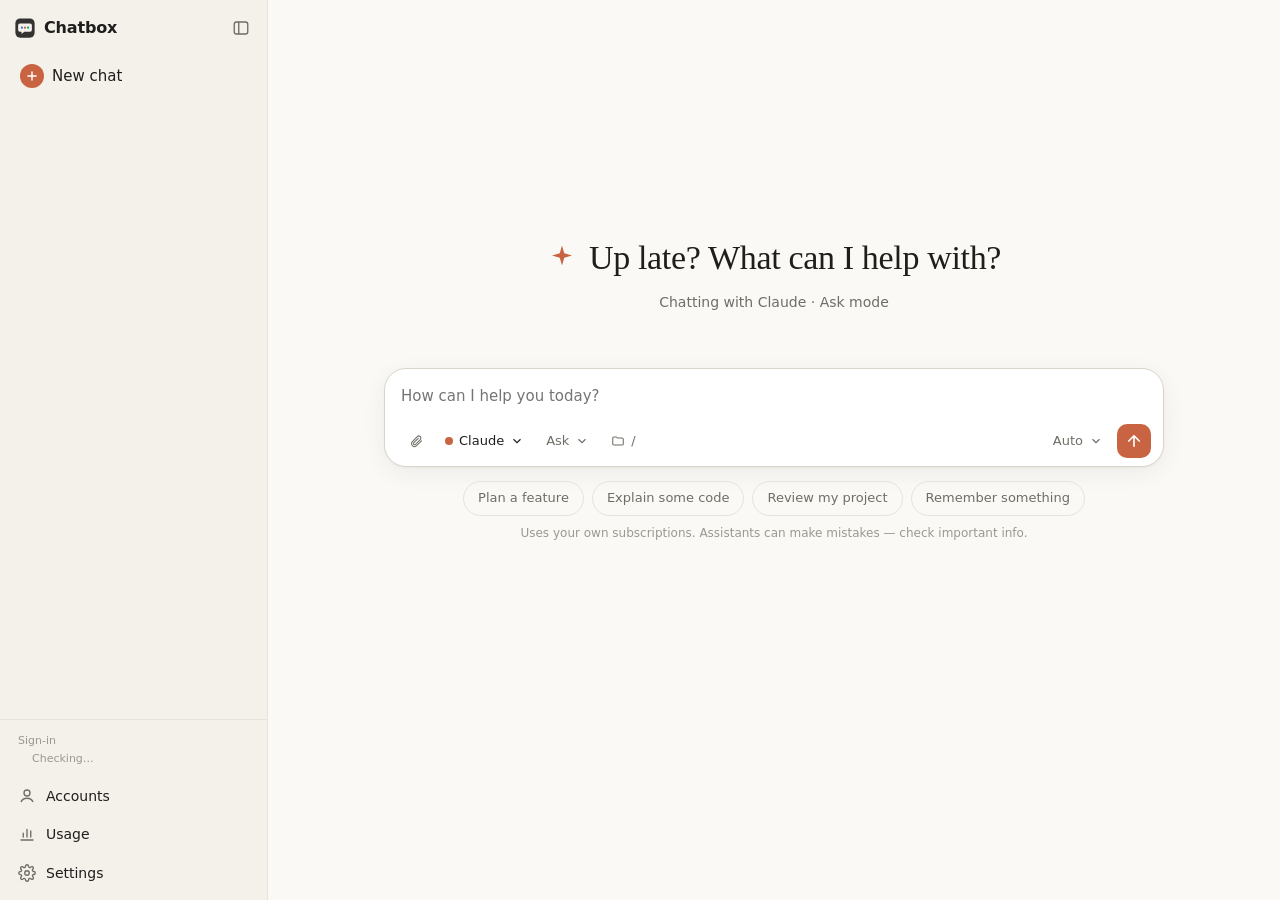
==== commit 28435050: "fix: dialogs, notes card, and update check (#20) * fix: dialogs, notes card, and update check  Repla" ====
--- a/ui/index.html
+++ b/ui/index.html
@@ -11,8 +11,6 @@
       <button class="icon" id="sideclose" title="Close sidebar"><svg viewBox="0 0 24 24" fill="none" stroke="currentColor" stroke-width="1.8"><rect x="3" y="4" width="18" height="16" rx="3"/><path d="M9 4v16"/></svg></button>
     </div>
     <button class="newchat" id="newchat"><span class="plus"><svg viewBox="0 0 24 24" fill="none" stroke="currentColor" stroke-width="2.5" stroke-linecap="round"><path d="M12 5v14M5 12h14"/></svg></span>New chat</button>
-    <input class="side-search" id="chatsearch" type="search" placeholder="Search chats" aria-label="Search chats" autocomplete="off">
-    <button class="newproj" id="newproject" type="button"><span class="plus"><svg viewBox="0 0 24 24" fill="none" stroke="currentColor" stroke-width="2.5" stroke-linecap="round"><path d="M12 5v14M5 12h14"/></svg></span>New project</button>
     <nav id="chatlist"></nav>
     <div class="side-bottom">
       <div id="authrow" class="authrow" aria-label="Sign-in status"></div>
@@ -36,7 +34,7 @@
     <header class="top">
       <button class="icon" id="sideopen" title="Open sidebar"><svg viewBox="0 0 24 24" fill="none" stroke="currentColor" stroke-width="1.8"><rect x="3" y="4" width="18" height="16" rx="3"/><path d="M9 4v16"/></svg></button>
       <div class="title" id="title"></div>
-      <span id="projectcrumb" class="projectcrumb" hidden>No project</span>
+      <select id="projectpick" class="projectpick" hidden title="Obsidian project"></select>
       <button class="pillbtn" id="savebtn" hidden title="Save this chat as a note in your Obsidian vault"><svg viewBox="0 0 24 24" fill="none" stroke="currentColor" stroke-width="1.8"><path d="M6 3h9l5 5v13H6z"/><path d="M14 3v6h6"/></svg>Save to Obsidian</button>
     </header>
     <div id="scroll">
@@ -118,7 +116,7 @@
       <div class="row" style="justify-content:space-between"><code class="path" id="mempath"></code><button class="ghost" id="memclear">Delete all</button></div>
     </section>
     <section class="sec" id="notesec">
-      <div class="sec-h"><b>Notes storage</b></div>
+      <div class="sec-h"><b id="notescardtitle">Notes storage</b></div>
       <div class="muted">Chats and memories are plain Markdown. Sign-ins stay on this computer.</div>
       <div class="notecard" id="card-obsidian">
         <label class="notecard-h"><input type="radio" name="notes" value="obsidian"> <b>Obsidian vault</b> <span class="pill ok">Recommended</span></label>
@@ -127,8 +125,10 @@
             <input class="field" id="vaultpickpath" placeholder="No vault chosen" style="flex:1;min-width:160px">
             <button class="ghost" type="button" id="choosevault">Change…</button>
             <button class="ghost" type="submit" id="vaultsave">Save</button>
+            <span id="vaultmsg" class="vaultmsg" role="status" aria-live="polite"></span>
           </form>
           <a id="obsdownload" data-href="https://obsidian.md/download" hidden>Download Obsidian</a>
+          <div class="row"><button class="ghost" type="button" id="disconnectnotes" hidden>Disconnect</button></div>
         </div>
       </div>
       <div class="notecard" id="card-chatbox">
@@ -137,6 +137,7 @@
           <div class="row">
             <code class="path" id="noteslocalpath" style="flex:1"></code>
             <button class="ghost" type="button" id="opennotes">Open folder</button>
+            <button class="ghost" type="button" id="openobsidian" hidden>Open in Obsidian</button>
           </div>
           <div class="muted" id="noteslocalhint">Open in Obsidian later. The folder is plain Markdown.</div>
         </div>
@@ -159,7 +160,14 @@
     <section class="sec">
       <div class="sec-h"><b>Updates</b></div>
       <div class="muted">Chatbox looks for a new version when it starts and about every 6 hours. An update only fast-forwards your own clone, then runs install.sh again. Chats, accounts and settings stay put.</div>
-      <label class="chk"><input type="checkbox" id="auto_update" checked> Check for updates</label>
+      <div class="row">
+        <label class="chk"><input type="checkbox" id="auto_update" checked> Check for updates</label>
+        <button class="ghost" type="button" id="checknow">Check for updates now</button>
+      </div>
+      <div class="row">
+        <span id="checkmsg" class="muted"></span>
+        <button class="btn" type="button" id="setupdatenow" hidden>Update now</button>
+      </div>
       <label class="chk"><input type="checkbox" id="auto_install_updates"> Install updates automatically</label>
     </section>
     <section class="sec" id="aboutline" hidden>
@@ -175,8 +183,19 @@
   <div class="dlg-b">
     <p class="intro">Chatbox uses your own subscriptions. Install each tool once and sign in — sign-in happens in your browser, and Chatbox never sees your password. ChatGPT is separate from Codex: Continue with ChatGPT uses your ChatGPT plan (no API key). Ollama runs models on your own computer and needs no account.</p>
     <div id="acclist" style="display:flex;flex-direction:column;gap:12px"><p class="muted">Checking accounts…</p></div>
-    <div id="obs" class="sec"></div>
+    <p class="muted">Notes and the Obsidian vault are in Settings.</p>
   </div>
+</dialog>
+
+<dialog id="ask" aria-labelledby="asktitle" aria-describedby="asktext">
+  <form id="askform">
+    <div class="dlg-h"><h2 id="asktitle">Chatbox</h2></div>
+    <div class="dlg-b">
+      <p id="asktext" class="intro"></p>
+      <input class="field" id="askinput" hidden autocomplete="off" aria-labelledby="asktext">
+      <div class="row" id="askbtns"></div>
+    </div>
+  </form>
 </dialog>
 
 <script src="/ui/js/app.js"></script>
--- a/ui/style.css
+++ b/ui/style.css
@@ -32,39 +32,14 @@
 .newchat:hover{background:var(--hover)}
 .newchat .plus{width:24px;height:24px;border-radius:50%;background:var(--accent);color:#fff;display:grid;place-items:center}
 .newchat .plus svg{width:14px;height:14px}
-.side-search{display:block;width:calc(100% - 20px);margin:0 10px 6px;border:1px solid var(--line);background:var(--panel);border-radius:8px;padding:6px 10px;font-size:13px;outline:0}
-.side-search:focus{border-color:var(--line2)}
-.newproj{display:flex;align-items:center;gap:8px;width:calc(100% - 20px);margin:0 10px 6px;padding:6px 8px;border:0;border-radius:8px;background:transparent;cursor:pointer;font-size:13px;font-weight:500;color:var(--muted);text-align:left}
-.newproj:hover{background:var(--hover);color:var(--text)}
-.newproj .plus{width:18px;height:18px;border-radius:50%;background:var(--panel);border:1px solid var(--line);display:grid;place-items:center;color:var(--text)}
-.newproj .plus svg{width:12px;height:12px}
 #chatlist{flex:1;overflow-y:auto;padding:0 8px 8px}
-.proj{margin:0 0 2px}
-.proj-row{display:flex;align-items:center;gap:2px;padding:3px 2px;border-radius:8px;cursor:pointer;font-size:13px;font-weight:600}
-.proj-row:hover,.proj.drop>.proj-row{background:var(--hover)}
-.proj.drop>.proj-row{outline:1px dashed var(--accent);outline-offset:-1px}
-.twist{width:22px;height:22px;border:0;background:transparent;border-radius:6px;color:var(--muted);display:grid;place-items:center;cursor:pointer;padding:0;flex:none}
-.twist svg{width:14px;height:14px;transition:transform .15s}
-.proj.collapsed .twist svg{transform:rotate(-90deg)}
-.proj-row .pname{flex:1;min-width:0;white-space:nowrap;overflow:hidden;text-overflow:ellipsis}
-.proj-row .count{font-size:11px;font-weight:500;color:var(--faint);font-variant-numeric:tabular-nums;padding:0 2px}
-.proj-row .icon{width:22px;height:22px;opacity:.72}
-.proj-row .icon svg{width:14px;height:14px}
-.proj-row .icon:hover{opacity:1}
-.proj.collapsed .proj-chats{display:none}
-.proj-chats{margin:0 0 4px 10px}
-.chatitem[draggable=true]{cursor:grab}
-.chatitem.dragging{opacity:.4}
 .group{font-size:12px;color:var(--faint);font-weight:500;padding:12px 8px 4px}
 .chatitem{display:flex;align-items:center;gap:8px;padding:6px 8px;border-radius:8px;cursor:pointer;font-size:14px;color:var(--text)}
 .chatitem:hover{background:var(--hover)}
 .chatitem.cur{background:var(--hover);font-weight:500}
 .chatitem .t{flex:1;white-space:nowrap;overflow:hidden;text-overflow:ellipsis}
 .chatitem .del{opacity:0;width:24px;height:24px}
-.chatitem:hover .del,.chatitem:focus-within .del{opacity:1}
-.chatitem .more{opacity:.55;width:24px;height:24px}
-.chatitem:hover .more,.chatitem:focus-within .more{opacity:1}
-.chatitem .more svg{width:16px;height:16px}
+.chatitem:hover .del{opacity:1}
 .bdot{width:8px;height:8px;border-radius:50%;flex:none}
 .side-empty{color:var(--faint);font-size:13px;padding:8px}
 .side-bottom{border-top:1px solid var(--line);padding:8px}
@@ -98,8 +73,8 @@
 .updatebar{display:flex;align-items:center;gap:10px;margin:8px 16px 0;padding:6px 12px;border:1px solid var(--line);border-radius:10px;background:var(--panel);font-size:13px;flex:none}
 .updatebar .muted{overflow:hidden;text-overflow:ellipsis;white-space:nowrap}
 .top{height:52px;display:flex;align-items:center;gap:6px;padding:0 12px;flex:none}
-.top .title{flex:1;min-width:0;font-weight:500;white-space:nowrap;overflow:hidden;text-overflow:ellipsis;color:var(--text)}
-.projectcrumb{flex:none;max-width:160px;border:1px solid var(--line);background:var(--panel);border-radius:999px;padding:2px 10px;font-size:12px;color:var(--muted);white-space:nowrap;overflow:hidden;text-overflow:ellipsis}
+.top .title{flex:1;font-weight:500;white-space:nowrap;overflow:hidden;text-overflow:ellipsis;color:var(--text)}
+.projectpick{max-width:180px;border:1px solid var(--line);background:var(--panel);border-radius:999px;padding:4px 10px;font-size:13px;color:var(--muted)}
 .notice{display:flex;flex-wrap:wrap;gap:8px;align-items:center;border:1px solid var(--line);background:var(--bg);border-radius:10px;padding:8px 10px;font-size:13px}
 .notice a{color:var(--accent);cursor:pointer}
 #sideopen{display:none}
@@ -221,15 +196,13 @@
 .mi .check{width:16px;height:16px;color:var(--accent);visibility:hidden}.mi.sel .check{visibility:visible}
 .mi .bdot{margin-top:7px}
 .mh{font-size:11px;color:var(--faint);padding:6px 10px 2px;text-transform:uppercase;letter-spacing:.04em}
-.ctx{position:fixed;z-index:80;min-width:200px;max-width:280px;max-height:min(70vh,420px);overflow:auto;background:var(--panel);border:1px solid var(--line);border-radius:12px;box-shadow:var(--shadow);padding:6px}
-.ctx button{display:flex;align-items:center;gap:8px;width:100%;border:0;background:transparent;border-radius:8px;padding:7px 10px;cursor:pointer;text-align:left;font-size:13px;color:var(--text)}
-.ctx button:hover{background:var(--hover)}
-.ctx button.danger{color:var(--err)}
-.ctx .tick{width:16px;height:16px;display:inline-grid;place-items:center;flex:none;color:var(--accent)}
-.ctx .tick svg{width:14px;height:14px}
 
 /* usage */
 dialog.wide{width:min(880px,calc(100vw - 32px))}
+dialog#ask{width:min(440px,calc(100vw - 32px))}
+#asktext{white-space:pre-wrap}
+#askbtns{justify-content:flex-end}
+#askinput{width:100%}
 .seg{display:inline-flex;border:1px solid var(--line);border-radius:10px;padding:2px;gap:2px}
 .seg button{border:0;background:transparent;border-radius:8px;padding:4px 12px;font-size:13px;color:var(--muted);cursor:pointer}
 .seg button.on{background:var(--hover);color:var(--text);font-weight:500}
@@ -299,6 +272,8 @@
 .notesstatus{font-size:13px;color:var(--ok)}
 .notesstatus.err{color:var(--err)}
 .notesstatus.warn,.notesstatus.muted{color:var(--muted)}
+.vaultmsg{font-size:13px;color:var(--ok);min-height:1.2em}
+.vaultmsg.err{color:var(--err)}
 
 @media (max-width:760px){
   aside{position:absolute;inset:0 auto 0 0;box-shadow:var(--shadow)}
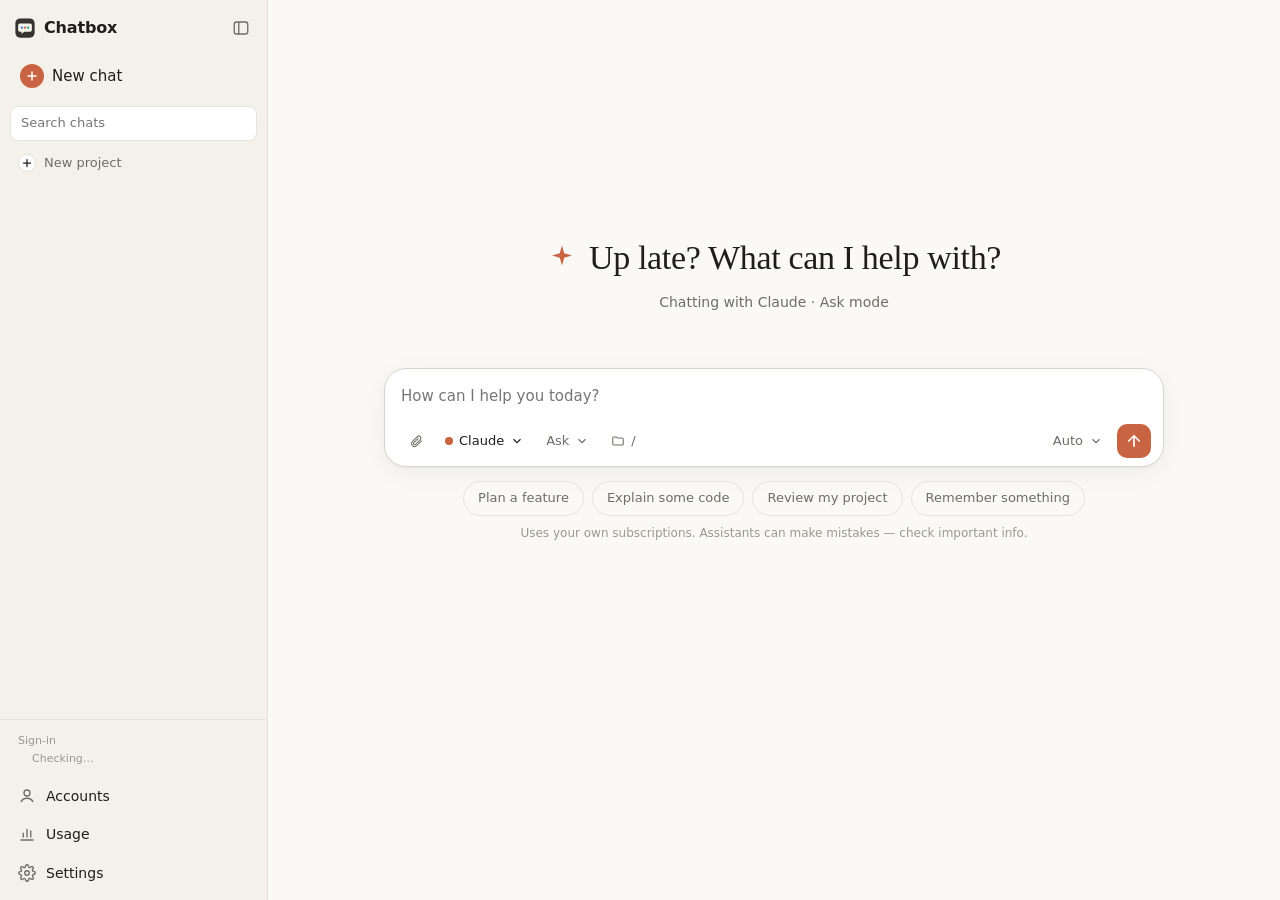
==== commit ad15337d: "Merge origin/main into the projects sidebar Keep project groups alongside chat handoff, sign-in stat" ====
--- a/ui/index.html
+++ b/ui/index.html
@@ -11,6 +11,8 @@
       <button class="icon" id="sideclose" title="Close sidebar"><svg viewBox="0 0 24 24" fill="none" stroke="currentColor" stroke-width="1.8"><rect x="3" y="4" width="18" height="16" rx="3"/><path d="M9 4v16"/></svg></button>
     </div>
     <button class="newchat" id="newchat"><span class="plus"><svg viewBox="0 0 24 24" fill="none" stroke="currentColor" stroke-width="2.5" stroke-linecap="round"><path d="M12 5v14M5 12h14"/></svg></span>New chat</button>
+    <input class="side-search" id="chatsearch" type="search" placeholder="Search chats" aria-label="Search chats" autocomplete="off">
+    <button class="newproj" id="newproject" type="button"><span class="plus"><svg viewBox="0 0 24 24" fill="none" stroke="currentColor" stroke-width="2.5" stroke-linecap="round"><path d="M12 5v14M5 12h14"/></svg></span>New project</button>
     <nav id="chatlist"></nav>
     <div class="side-bottom">
       <div id="authrow" class="authrow" aria-label="Sign-in status"></div>
@@ -34,7 +36,7 @@
     <header class="top">
       <button class="icon" id="sideopen" title="Open sidebar"><svg viewBox="0 0 24 24" fill="none" stroke="currentColor" stroke-width="1.8"><rect x="3" y="4" width="18" height="16" rx="3"/><path d="M9 4v16"/></svg></button>
       <div class="title" id="title"></div>
-      <select id="projectpick" class="projectpick" hidden title="Obsidian project"></select>
+      <span id="projectcrumb" class="projectcrumb" hidden>No project</span>
       <button class="pillbtn" id="savebtn" hidden title="Save this chat as a note in your Obsidian vault"><svg viewBox="0 0 24 24" fill="none" stroke="currentColor" stroke-width="1.8"><path d="M6 3h9l5 5v13H6z"/><path d="M14 3v6h6"/></svg>Save to Obsidian</button>
     </header>
     <div id="scroll">
--- a/ui/style.css
+++ b/ui/style.css
@@ -32,14 +32,39 @@
 .newchat:hover{background:var(--hover)}
 .newchat .plus{width:24px;height:24px;border-radius:50%;background:var(--accent);color:#fff;display:grid;place-items:center}
 .newchat .plus svg{width:14px;height:14px}
+.side-search{display:block;width:calc(100% - 20px);margin:0 10px 6px;border:1px solid var(--line);background:var(--panel);border-radius:8px;padding:6px 10px;font-size:13px;outline:0}
+.side-search:focus{border-color:var(--line2)}
+.newproj{display:flex;align-items:center;gap:8px;width:calc(100% - 20px);margin:0 10px 6px;padding:6px 8px;border:0;border-radius:8px;background:transparent;cursor:pointer;font-size:13px;font-weight:500;color:var(--muted);text-align:left}
+.newproj:hover{background:var(--hover);color:var(--text)}
+.newproj .plus{width:18px;height:18px;border-radius:50%;background:var(--panel);border:1px solid var(--line);display:grid;place-items:center;color:var(--text)}
+.newproj .plus svg{width:12px;height:12px}
 #chatlist{flex:1;overflow-y:auto;padding:0 8px 8px}
+.proj{margin:0 0 2px}
+.proj-row{display:flex;align-items:center;gap:2px;padding:3px 2px;border-radius:8px;cursor:pointer;font-size:13px;font-weight:600}
+.proj-row:hover,.proj.drop>.proj-row{background:var(--hover)}
+.proj.drop>.proj-row{outline:1px dashed var(--accent);outline-offset:-1px}
+.twist{width:22px;height:22px;border:0;background:transparent;border-radius:6px;color:var(--muted);display:grid;place-items:center;cursor:pointer;padding:0;flex:none}
+.twist svg{width:14px;height:14px;transition:transform .15s}
+.proj.collapsed .twist svg{transform:rotate(-90deg)}
+.proj-row .pname{flex:1;min-width:0;white-space:nowrap;overflow:hidden;text-overflow:ellipsis}
+.proj-row .count{font-size:11px;font-weight:500;color:var(--faint);font-variant-numeric:tabular-nums;padding:0 2px}
+.proj-row .icon{width:22px;height:22px;opacity:.72}
+.proj-row .icon svg{width:14px;height:14px}
+.proj-row .icon:hover{opacity:1}
+.proj.collapsed .proj-chats{display:none}
+.proj-chats{margin:0 0 4px 10px}
+.chatitem[draggable=true]{cursor:grab}
+.chatitem.dragging{opacity:.4}
 .group{font-size:12px;color:var(--faint);font-weight:500;padding:12px 8px 4px}
 .chatitem{display:flex;align-items:center;gap:8px;padding:6px 8px;border-radius:8px;cursor:pointer;font-size:14px;color:var(--text)}
 .chatitem:hover{background:var(--hover)}
 .chatitem.cur{background:var(--hover);font-weight:500}
 .chatitem .t{flex:1;white-space:nowrap;overflow:hidden;text-overflow:ellipsis}
 .chatitem .del{opacity:0;width:24px;height:24px}
-.chatitem:hover .del{opacity:1}
+.chatitem:hover .del,.chatitem:focus-within .del{opacity:1}
+.chatitem .more{opacity:.55;width:24px;height:24px}
+.chatitem:hover .more,.chatitem:focus-within .more{opacity:1}
+.chatitem .more svg{width:16px;height:16px}
 .bdot{width:8px;height:8px;border-radius:50%;flex:none}
 .side-empty{color:var(--faint);font-size:13px;padding:8px}
 .side-bottom{border-top:1px solid var(--line);padding:8px}
@@ -73,8 +98,8 @@
 .updatebar{display:flex;align-items:center;gap:10px;margin:8px 16px 0;padding:6px 12px;border:1px solid var(--line);border-radius:10px;background:var(--panel);font-size:13px;flex:none}
 .updatebar .muted{overflow:hidden;text-overflow:ellipsis;white-space:nowrap}
 .top{height:52px;display:flex;align-items:center;gap:6px;padding:0 12px;flex:none}
-.top .title{flex:1;font-weight:500;white-space:nowrap;overflow:hidden;text-overflow:ellipsis;color:var(--text)}
-.projectpick{max-width:180px;border:1px solid var(--line);background:var(--panel);border-radius:999px;padding:4px 10px;font-size:13px;color:var(--muted)}
+.top .title{flex:1;min-width:0;font-weight:500;white-space:nowrap;overflow:hidden;text-overflow:ellipsis;color:var(--text)}
+.projectcrumb{flex:none;max-width:160px;border:1px solid var(--line);background:var(--panel);border-radius:999px;padding:2px 10px;font-size:12px;color:var(--muted);white-space:nowrap;overflow:hidden;text-overflow:ellipsis}
 .notice{display:flex;flex-wrap:wrap;gap:8px;align-items:center;border:1px solid var(--line);background:var(--bg);border-radius:10px;padding:8px 10px;font-size:13px}
 .notice a{color:var(--accent);cursor:pointer}
 #sideopen{display:none}
@@ -196,6 +221,12 @@
 .mi .check{width:16px;height:16px;color:var(--accent);visibility:hidden}.mi.sel .check{visibility:visible}
 .mi .bdot{margin-top:7px}
 .mh{font-size:11px;color:var(--faint);padding:6px 10px 2px;text-transform:uppercase;letter-spacing:.04em}
+.ctx{position:fixed;z-index:80;min-width:200px;max-width:280px;max-height:min(70vh,420px);overflow:auto;background:var(--panel);border:1px solid var(--line);border-radius:12px;box-shadow:var(--shadow);padding:6px}
+.ctx button{display:flex;align-items:center;gap:8px;width:100%;border:0;background:transparent;border-radius:8px;padding:7px 10px;cursor:pointer;text-align:left;font-size:13px;color:var(--text)}
+.ctx button:hover{background:var(--hover)}
+.ctx button.danger{color:var(--err)}
+.ctx .tick{width:16px;height:16px;display:inline-grid;place-items:center;flex:none;color:var(--accent)}
+.ctx .tick svg{width:14px;height:14px}
 
 /* usage */
 dialog.wide{width:min(880px,calc(100vw - 32px))}
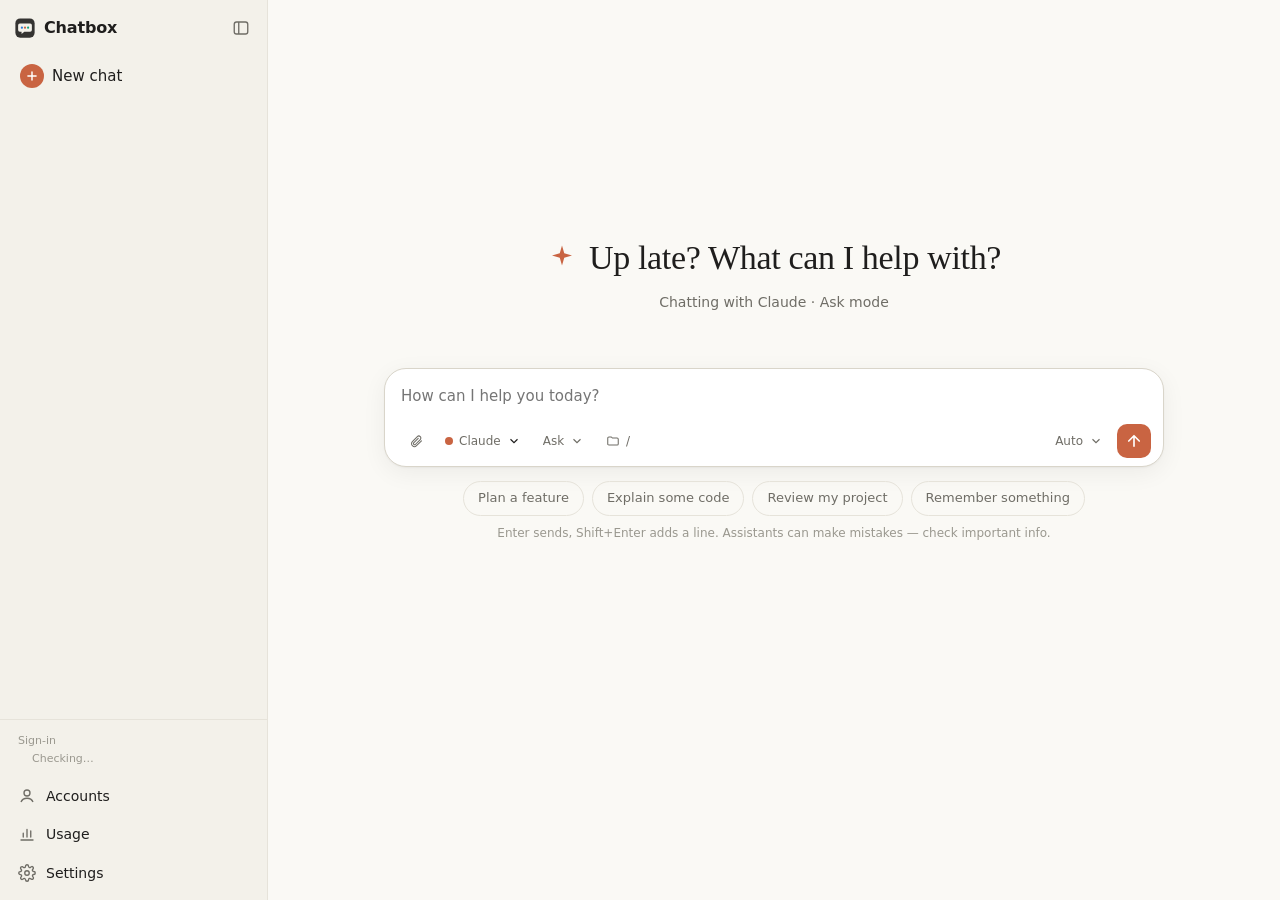
==== commit 5cff288a: "feat: friendlier Settings, Accounts, Usage and chat window Settings is a tabbed window (Memory, Note" ====
--- a/ui/index.html
+++ b/ui/index.html
@@ -11,8 +11,7 @@
       <button class="icon" id="sideclose" title="Close sidebar"><svg viewBox="0 0 24 24" fill="none" stroke="currentColor" stroke-width="1.8"><rect x="3" y="4" width="18" height="16" rx="3"/><path d="M9 4v16"/></svg></button>
     </div>
     <button class="newchat" id="newchat"><span class="plus"><svg viewBox="0 0 24 24" fill="none" stroke="currentColor" stroke-width="2.5" stroke-linecap="round"><path d="M12 5v14M5 12h14"/></svg></span>New chat</button>
-    <input class="side-search" id="chatsearch" type="search" placeholder="Search chats" aria-label="Search chats" autocomplete="off">
-    <button class="newproj" id="newproject" type="button"><span class="plus"><svg viewBox="0 0 24 24" fill="none" stroke="currentColor" stroke-width="2.5" stroke-linecap="round"><path d="M12 5v14M5 12h14"/></svg></span>New project</button>
+    <div id="chatsearchwrap" class="chatsearch" hidden><input class="field" id="chatsearch" type="search" placeholder="Search chats" aria-label="Search chats"></div>
     <nav id="chatlist"></nav>
     <div class="side-bottom">
       <div id="authrow" class="authrow" aria-label="Sign-in status"></div>
@@ -35,8 +34,7 @@
     </div>
     <header class="top">
       <button class="icon" id="sideopen" title="Open sidebar"><svg viewBox="0 0 24 24" fill="none" stroke="currentColor" stroke-width="1.8"><rect x="3" y="4" width="18" height="16" rx="3"/><path d="M9 4v16"/></svg></button>
-      <div class="title" id="title"></div>
-      <span id="projectcrumb" class="projectcrumb" hidden>No project</span>
+      <button type="button" class="title" id="title" title="Rename this chat"></button>
       <button class="pillbtn" id="savebtn" hidden title="Save this chat as a note in your Obsidian vault"><svg viewBox="0 0 24 24" fill="none" stroke="currentColor" stroke-width="1.8"><path d="M6 3h9l5 5v13H6z"/><path d="M14 3v6h6"/></svg>Save to Obsidian</button>
     </header>
     <div id="scroll">
@@ -47,6 +45,7 @@
       <div class="thread" id="thread"></div>
     </div>
     <div class="composer-wrap">
+      <button type="button" id="tolatest" class="tolatest" hidden title="Jump to the latest message" aria-label="Jump to the latest message"><svg viewBox="0 0 24 24" fill="none" stroke="currentColor" stroke-width="2"><path d="M12 5v14M6 13l6 6 6-6"/></svg></button>
       <form class="composer" id="f">
         <textarea id="msg" rows="1" placeholder="How can I help you today?"></textarea>
         <div id="clips" class="clips"></div>
@@ -56,6 +55,7 @@
           <div class="pick" id="p-backend"><button type="button" class="pickbtn strong"></button><div class="menu"></div></div>
           <div class="pick" id="p-mode"><button type="button" class="pickbtn"></button><div class="menu"></div></div>
           <button type="button" class="pickbtn" id="folderbtn" title="Folder the assistant works in"><svg viewBox="0 0 24 24" fill="none" stroke="currentColor" stroke-width="1.8"><path d="M3 7a2 2 0 0 1 2-2h4l2 2h8a2 2 0 0 1 2 2v8a2 2 0 0 1-2 2H5a2 2 0 0 1-2-2z"/></svg><span class="lbl" id="folderlbl"></span></button>
+          <div class="pick" id="p-project" hidden><button type="button" class="pickbtn" title="Project this chat is filed under in your notes"></button><div class="menu"></div></div>
           <span class="grow"></span>
           <div class="pick right" id="p-model"><button type="button" class="pickbtn"></button><div class="menu"></div></div>
           <button class="send" id="send" title="Send (Enter)"><svg viewBox="0 0 24 24" fill="none" stroke="currentColor" stroke-width="2.2" stroke-linecap="round" stroke-linejoin="round"><path d="M12 19V5M5 12l7-7 7 7"/></svg></button>
@@ -71,7 +71,7 @@
   <div class="dlg-h"><h2>Working folder</h2><button class="icon" data-close title="Close">✕</button></div>
   <form class="dlg-b" id="folderform">
     <p class="intro">Cursor, Claude and Codex work in this folder. In Agent mode they can change files here; plans are saved to its <code>plans/</code> folder.</p>
-    <input class="field" id="folderinput" placeholder="~/projects/my-app">
+    <div class="row"><input class="field" id="folderinput" placeholder="~/projects/my-app" style="flex:1;min-width:200px"><button class="ghost" type="button" id="folderbrowse">Browse…</button></div>
     <div class="row"><button class="btn">Use this folder</button><span class="muted">Changing it starts fresh conversations.</span></div>
   </form>
 </dialog>
@@ -80,112 +80,157 @@
   <div class="dlg-h"><h2>Usage</h2><button class="icon" data-close title="Close">✕</button></div>
   <div class="dlg-b">
     <div class="row" style="justify-content:space-between">
-      <div class="seg" id="u-range"><button data-d="7">7 days</button><button data-d="30">30 days</button><button data-d="0">All time</button></div>
-      <div class="seg" id="u-metric"><button data-k="messages">Messages</button><button data-k="tokens">Tokens</button></div>
-    </div>
-    <div class="tiles" id="u-tiles"></div>
-    <section class="sec">
-      <div class="sec-h"><b id="u-charttitle">Messages per day</b></div>
-      <div class="legend" id="u-legend"></div>
-      <div class="chart" id="u-chart"></div>
+      <p class="intro">What you have sent through Chatbox. Stored only on this computer.</p>
+      <div class="seg" id="u-range" role="group" aria-label="Time range"><button data-d="7">7 days</button><button data-d="30">30 days</button><button data-d="0">All time</button></div>
+    </div>
+    <div class="uempty" id="u-empty" hidden><b>Nothing here yet</b><span>Send a message and your usage shows up here.</span></div>
+    <div id="u-body">
+      <div class="usum" id="u-sum"></div>
+      <div class="tiles" id="u-tiles"></div>
+      <section class="sec">
+        <div class="sec-h" style="justify-content:space-between"><b id="u-charttitle">Messages per day</b>
+          <div class="seg" id="u-metric" role="group" aria-label="What the chart shows"><button data-k="messages">Messages</button><button data-k="tokens">Tokens</button></div></div>
+        <div class="muted" id="u-tokhelp" hidden>Tokens are pieces of words. They measure how much text went to the assistant and came back, including files and instructions it read.</div>
+        <div class="legend" id="u-legend"></div>
+        <div class="chart" id="u-chart"></div>
+      </section>
+      <section class="sec">
+        <div class="sec-h"><b>How you used it</b></div>
+        <div id="u-modes"></div>
+      </section>
+      <details class="sec udetails" id="u-modelsec">
+        <summary><b>Details by model</b><span class="muted" id="u-modelcount"></span></summary>
+        <div class="uscroll" id="u-models"></div>
+      </details>
+    </div>
+    <section class="sec" id="u-note">
+      <div class="sec-h"><b>How much of your plan is left?</b></div>
+      <div class="muted">Chatbox can't see your subscription limits. Check them in each service. ChatGPT and Codex show theirs in the ChatGPT app's Settings.</div>
+      <div class="row"><a class="ghost" data-href="https://claude.ai/settings/usage">Claude usage</a><a class="ghost" data-href="https://cursor.com/dashboard">Cursor dashboard</a></div>
+      <div class="muted" id="u-costnote" hidden>The Claude cost is what the same use would cost at API prices. With a Pro or Max subscription you don't pay it per message.</div>
     </section>
-    <section class="sec">
-      <div class="sec-h"><b>By model</b><span class="muted" id="u-modes"></span></div>
-      <div id="u-models"></div>
-    </section>
-    <div class="muted" id="u-note">Chatbox counts only what you send through Chatbox. Your remaining subscription limits aren't available to it — check them in each service:
-      <a data-href="https://claude.ai/settings/usage">Claude usage</a> · <a data-href="https://cursor.com/dashboard">Cursor dashboard</a> · ChatGPT: Settings in the ChatGPT app.
-      Claude's cost is what the same use would cost at API prices; with a Pro/Max subscription you don't pay it per message.</div>
-    <div class="row"><button class="ghost" id="u-clear">Clear statistics</button><span class="muted">Stored only on this computer.</span></div>
-  </div>
-</dialog>
-
-<dialog id="set">
+    <div class="row" id="u-clearrow"><button class="ghost danger" id="u-clear">Clear statistics</button><span class="muted">Chats and memories are not affected.</span></div>
+  </div>
+</dialog>
+
+<dialog id="set" class="settings">
   <div class="dlg-h"><h2>Settings</h2><button class="icon" data-close title="Close">✕</button></div>
-  <div class="dlg-b">
-    <section class="sec">
-      <div class="sec-h"><b>Memory</b></div>
-      <div class="muted">Memories are shared with Cursor, Claude, Codex and ChatGPT and sent at the start of each chat.</div>
-      <label class="chk"><input type="checkbox" id="use_memory"> Use memories and custom instructions in chats</label>
-      <label class="chk"><input type="checkbox" id="auto_memory"> Let assistants save new memories when you tell them something worth keeping</label>
-      <div id="vaultopts">
-        <label class="chk"><input type="checkbox" id="memory_in_vault"> Keep memories in Obsidian (<code>Chatbox/Memories.md</code>), editable in Obsidian</label>
-        <label class="chk"><input type="checkbox" id="vault_search"> Give the assistant notes from your vault that relate to your message</label>
-      </div>
-      <div class="muted" id="vaulthint">Tip: connect your Obsidian vault in Accounts to use it as long-term memory.</div>
-      <form class="row" id="memadd"><input class="field" id="memtext" style="flex:1;min-width:200px" placeholder="Add a memory, e.g. “I use Unity 6 and C#”" maxlength="500"><button class="btn">Add</button></form>
-      <div id="memlist"></div>
-      <div class="row" style="justify-content:space-between"><code class="path" id="mempath"></code><button class="ghost" id="memclear">Delete all</button></div>
-    </section>
-    <section class="sec" id="notesec">
-      <div class="sec-h"><b id="notescardtitle">Notes storage</b></div>
-      <div class="muted">Chats and memories are plain Markdown. Sign-ins stay on this computer.</div>
-      <div class="notecard" id="card-obsidian">
-        <label class="notecard-h"><input type="radio" name="notes" value="obsidian"> <b>Obsidian vault</b> <span class="pill ok">Recommended</span></label>
-        <div class="notecard-body" id="obsidianopts" hidden>
-          <form id="vaultpick" class="row">
-            <input class="field" id="vaultpickpath" placeholder="No vault chosen" style="flex:1;min-width:160px">
-            <button class="ghost" type="button" id="choosevault">Change…</button>
-            <button class="ghost" type="submit" id="vaultsave">Save</button>
+  <div class="set-wrap">
+    <nav class="set-nav" role="tablist" aria-label="Settings sections">
+      <button type="button" role="tab" data-tab="memory" aria-selected="true"><svg viewBox="0 0 24 24" fill="none" stroke="currentColor" stroke-width="1.8"><path d="M12 3a6 6 0 0 0-4 10.5V16h8v-2.5A6 6 0 0 0 12 3z"/><path d="M9 20h6"/></svg><span>Memory</span></button>
+      <button type="button" role="tab" data-tab="notes" aria-selected="false"><svg viewBox="0 0 24 24" fill="none" stroke="currentColor" stroke-width="1.8"><path d="M6 3h9l5 5v13H6z"/><path d="M14 3v6h6"/></svg><span>Notes</span></button>
+      <button type="button" role="tab" data-tab="instructions" aria-selected="false"><svg viewBox="0 0 24 24" fill="none" stroke="currentColor" stroke-width="1.8"><path d="M4 6h16M4 12h16M4 18h10"/></svg><span>Instructions</span></button>
+      <button type="button" role="tab" data-tab="updates" aria-selected="false"><svg viewBox="0 0 24 24" fill="none" stroke="currentColor" stroke-width="1.8"><path d="M20 12a8 8 0 1 1-2.3-5.6"/><path d="M20 4v5h-5"/></svg><span>Updates</span></button>
+    </nav>
+    <div class="set-panes">
+      <section class="pane" data-pane="memory" role="tabpanel">
+        <div class="pane-h"><h3>Memory</h3>
+          <p class="muted">Things every assistant should know about you. Save a fact once and Cursor, Claude, Codex, ChatGPT and Ollama all get it.</p></div>
+        <div class="optgroup">
+          <label class="opt"><span class="opt-t"><b>Use memory in chats</b><span class="muted">Your memories and custom instructions are sent at the start of each chat.</span></span><input class="sw" type="checkbox" id="use_memory"></label>
+          <label class="opt"><span class="opt-t"><b>Let assistants add memories</b><span class="muted">When you tell an assistant something worth keeping, it saves it here. You can undo it.</span></span><input class="sw" type="checkbox" id="auto_memory"></label>
+        </div>
+        <div class="pane-sub"><b>Your memories</b><span class="muted" id="memtotal"></span></div>
+        <form class="row" id="memadd"><input class="field" id="memtext" style="flex:1;min-width:200px" placeholder="Add a memory, e.g. “I use Unity 6 and C#”" maxlength="500"><button class="btn">Add</button></form>
+        <div id="memlist"></div>
+        <div class="row" style="justify-content:space-between"><code class="path" id="mempath"></code><button class="ghost danger" id="memclear">Delete all</button></div>
+        <p class="tip">Tip: type <code>/remember</code> and some text in the message box, or use “Remember” under any message.</p>
+      </section>
+
+      <section class="pane" data-pane="notes" role="tabpanel" id="notesec" hidden>
+        <div class="pane-h"><h3 id="notescardtitle">Notes storage</h3>
+          <p class="muted">Where Chatbox keeps your chats and memories. They are plain text files you can open in any app. Sign-ins stay on this computer.</p></div>
+        <div id="notesstatus" class="notesstatus" role="status" aria-live="polite"></div>
+        <div class="notecard" id="card-obsidian">
+          <label class="notecard-h"><input type="radio" name="notes" value="obsidian"> <span class="opt-t"><span><b>Obsidian vault</b> <span class="pill ok">Recommended</span></span><span class="muted">Notes go into a vault you can read and edit in Obsidian.</span></span></label>
+          <div class="notecard-body" id="obsidianopts" hidden>
+            <span class="lbl">Vault folder</span>
+            <form id="vaultpick" class="row">
+              <input class="field" id="vaultpickpath" placeholder="No vault chosen" aria-label="Vault folder" style="flex:1;min-width:160px">
+              <button class="ghost" type="button" id="choosevault">Change…</button>
+              <button class="ghost" type="submit" id="vaultsave">Save</button>
+            </form>
             <span id="vaultmsg" class="vaultmsg" role="status" aria-live="polite"></span>
-          </form>
-          <a id="obsdownload" data-href="https://obsidian.md/download" hidden>Download Obsidian</a>
-          <div class="row"><button class="ghost" type="button" id="disconnectnotes" hidden>Disconnect</button></div>
-        </div>
-      </div>
-      <div class="notecard" id="card-chatbox">
-        <label class="notecard-h"><input type="radio" name="notes" value="chatbox"> <b>Inside Chatbox</b></label>
-        <div class="notecard-body" id="chatboxopts" hidden>
-          <div class="row">
-            <code class="path" id="noteslocalpath" style="flex:1"></code>
-            <button class="ghost" type="button" id="opennotes">Open folder</button>
-            <button class="ghost" type="button" id="openobsidian" hidden>Open in Obsidian</button>
+            <a id="obsdownload" data-href="https://obsidian.md/download" hidden>Download Obsidian</a>
+            <div class="row"><button class="ghost" type="button" id="disconnectnotes" hidden>Disconnect</button></div>
           </div>
-          <div class="muted" id="noteslocalhint">Open in Obsidian later. The folder is plain Markdown.</div>
-        </div>
-      </div>
-      <div class="notecard" id="card-off">
-        <label class="notecard-h"><input type="radio" name="notes" value="off"> <b>Off</b></label>
-      </div>
-      <details class="advanced" id="notesadvanced" hidden>
-        <summary>Advanced</summary>
-        <form class="row" id="syncform"><span class="muted">Sync folder</span><input class="field" id="sync_folder" placeholder="Chatbox" style="flex:1;min-width:160px"><button class="ghost" type="submit">Save</button></form>
-      </details>
-      <div id="notesstatus" class="notesstatus"></div>
-    </section>
-    <section class="sec">
-      <div class="sec-h"><b>Custom instructions</b></div>
-      <div class="muted">What every assistant should know about you, or how it should reply.</div>
-      <textarea class="field" id="instructions" rows="4" maxlength="4000" placeholder="e.g. Reply in Russian. Keep answers short. Explain code step by step."></textarea>
-      <div class="row"><button class="btn" id="instsave">Save</button><span class="muted" id="instmsg"></span></div>
-    </section>
-    <section class="sec">
-      <div class="sec-h"><b>Updates</b></div>
-      <div class="muted">Chatbox looks for a new version when it starts and about every 6 hours. An update only fast-forwards your own clone, then runs install.sh again. Chats, accounts and settings stay put.</div>
-      <div class="row">
-        <label class="chk"><input type="checkbox" id="auto_update" checked> Check for updates</label>
-        <button class="ghost" type="button" id="checknow">Check for updates now</button>
-      </div>
-      <div class="row">
-        <span id="checkmsg" class="muted"></span>
-        <button class="btn" type="button" id="setupdatenow" hidden>Update now</button>
-      </div>
-      <label class="chk"><input type="checkbox" id="auto_install_updates"> Install updates automatically</label>
-    </section>
-    <section class="sec" id="aboutline" hidden>
-      <div class="sec-h"><b>About</b></div>
-      <div class="muted">This copy is <a class="appver" id="aboutver"></a>.</div>
-    </section>
-    <p class="muted" style="margin:0">Tip: type <code>/remember</code> and some text in the message box to save a memory, or use “Remember” under any message.</p>
+        </div>
+        <div class="notecard" id="card-chatbox">
+          <label class="notecard-h"><input type="radio" name="notes" value="chatbox"> <span class="opt-t"><b>Inside Chatbox</b><span class="muted">Chatbox keeps the notes in its own folder. No other app needed.</span></span></label>
+          <div class="notecard-body" id="chatboxopts" hidden>
+            <span class="lbl">Notes folder</span>
+            <div class="row">
+              <code class="path" id="noteslocalpath" style="flex:1"></code>
+              <button class="ghost" type="button" id="opennotes">Open folder</button>
+              <button class="ghost" type="button" id="openobsidian" hidden>Open in Obsidian</button>
+            </div>
+            <div class="muted" id="noteslocalhint">Open in Obsidian later. The folder is plain Markdown.</div>
+          </div>
+        </div>
+        <div class="notecard" id="card-off">
+          <label class="notecard-h"><input type="radio" name="notes" value="off"> <span class="opt-t"><b>Off</b><span class="muted">Chats stay in the sidebar only. Nothing is written as notes.</span></span></label>
+        </div>
+        <details class="advanced" id="notesadvanced" hidden>
+          <summary>Advanced</summary>
+          <form class="row" id="syncform"><span class="muted">Folder for Chatbox notes</span><input class="field" id="sync_folder" placeholder="Chatbox" style="flex:1;min-width:160px"><button class="ghost" type="submit">Save</button></form>
+        </details>
+        <div class="pane-sub"><b>Use your notes</b></div>
+        <div class="optgroup" id="vaultopts">
+          <label class="opt"><span class="opt-t"><b>Keep memories as a note</b><span class="muted">Memories are stored in a <code>Memories.md</code> note, so you can edit them in Obsidian too.</span></span><input class="sw" type="checkbox" id="memory_in_vault"></label>
+          <label class="opt"><span class="opt-t"><b>Let assistants read related notes</b><span class="muted">Notes that match your message are sent along with it.</span></span><input class="sw" type="checkbox" id="vault_search"></label>
+        </div>
+        <div class="muted" id="vaulthint">Choose where to keep notes above to use them as long-term memory.</div>
+      </section>
+
+      <section class="pane" data-pane="instructions" role="tabpanel" hidden>
+        <div class="pane-h"><h3>Custom instructions</h3>
+          <p class="muted">What every assistant should know about you, or how it should reply. New chats use it.</p></div>
+        <textarea class="field" id="instructions" rows="9" maxlength="4000" placeholder="e.g. Reply in Russian. Keep answers short. Explain code step by step."></textarea>
+        <div class="row"><button class="btn" id="instsave">Save</button><span class="muted" id="instmsg" role="status" aria-live="polite"></span></div>
+      </section>
+
+      <section class="pane" data-pane="updates" role="tabpanel" hidden>
+        <div class="pane-h"><h3>Updates</h3>
+          <p class="muted">Updating keeps your chats, accounts and settings.</p></div>
+        <div class="optgroup">
+          <label class="opt"><span class="opt-t"><b>Check for updates</b><span class="muted">Chatbox looks for a new version when it starts and about every 6 hours.</span></span><input class="sw" type="checkbox" id="auto_update" checked></label>
+          <label class="opt"><span class="opt-t"><b>Install updates automatically</b><span class="muted">New versions are installed without asking.</span></span><input class="sw" type="checkbox" id="auto_install_updates"></label>
+        </div>
+        <div class="row">
+          <button class="ghost" type="button" id="checknow">Check for updates now</button>
+          <button class="btn" type="button" id="setupdatenow" hidden>Update now</button>
+        </div>
+        <div id="checkmsg" class="muted" role="status" aria-live="polite"></div>
+        <div id="aboutline" hidden>
+          <div class="pane-sub"><b>About</b></div>
+          <div class="muted">This copy is <a class="appver" id="aboutver"></a>.</div>
+        </div>
+      </section>
+    </div>
   </div>
 </dialog>
 
 <dialog id="acc">
   <div class="dlg-h"><h2>Accounts</h2><button class="icon" data-close title="Close">✕</button></div>
   <div class="dlg-b">
-    <p class="intro">Chatbox uses your own subscriptions. Install each tool once and sign in — sign-in happens in your browser, and Chatbox never sees your password. ChatGPT is separate from Codex: Continue with ChatGPT uses your ChatGPT plan (no API key). Ollama runs models on your own computer and needs no account.</p>
+    <p class="intro">Chatbox uses your own subscriptions. You sign in once in your browser, and Chatbox never sees your password.</p>
+    <p id="accsummary" class="acct-sum" role="status"></p>
     <div id="acclist" style="display:flex;flex-direction:column;gap:12px"><p class="muted">Checking accounts…</p></div>
-    <p class="muted">Notes and the Obsidian vault are in Settings.</p>
+    <p class="muted">Looking for notes or your Obsidian vault? <a id="acc2notes" href="#">Open Notes settings</a></p>
+  </div>
+</dialog>
+
+<dialog id="dbrowse" aria-labelledby="browsetitle">
+  <div class="dlg-h"><h2 id="browsetitle">Choose a folder</h2><button class="icon" type="button" data-browsecancel title="Close">✕</button></div>
+  <div class="dlg-b">
+    <div class="row brow-top">
+      <button class="ghost" type="button" id="browseup" title="Go up one folder">↑ Up</button>
+      <button class="ghost" type="button" id="browsehome" title="Go to your home folder">Home</button>
+      <code class="path" id="browsepath" style="flex:1"></code>
+    </div>
+    <div class="browselist" id="browselist" role="listbox" aria-label="Folders"></div>
+    <div class="muted" id="browsemsg" role="status" aria-live="polite"></div>
+    <div class="row" style="justify-content:flex-end"><button class="ghost" type="button" data-browsecancel>Cancel</button><button class="btn" type="button" id="browseuse">Use this folder</button></div>
   </div>
 </dialog>
 
--- a/ui/style.css
+++ b/ui/style.css
@@ -32,39 +32,14 @@
 .newchat:hover{background:var(--hover)}
 .newchat .plus{width:24px;height:24px;border-radius:50%;background:var(--accent);color:#fff;display:grid;place-items:center}
 .newchat .plus svg{width:14px;height:14px}
-.side-search{display:block;width:calc(100% - 20px);margin:0 10px 6px;border:1px solid var(--line);background:var(--panel);border-radius:8px;padding:6px 10px;font-size:13px;outline:0}
-.side-search:focus{border-color:var(--line2)}
-.newproj{display:flex;align-items:center;gap:8px;width:calc(100% - 20px);margin:0 10px 6px;padding:6px 8px;border:0;border-radius:8px;background:transparent;cursor:pointer;font-size:13px;font-weight:500;color:var(--muted);text-align:left}
-.newproj:hover{background:var(--hover);color:var(--text)}
-.newproj .plus{width:18px;height:18px;border-radius:50%;background:var(--panel);border:1px solid var(--line);display:grid;place-items:center;color:var(--text)}
-.newproj .plus svg{width:12px;height:12px}
 #chatlist{flex:1;overflow-y:auto;padding:0 8px 8px}
-.proj{margin:0 0 2px}
-.proj-row{display:flex;align-items:center;gap:2px;padding:3px 2px;border-radius:8px;cursor:pointer;font-size:13px;font-weight:600}
-.proj-row:hover,.proj.drop>.proj-row{background:var(--hover)}
-.proj.drop>.proj-row{outline:1px dashed var(--accent);outline-offset:-1px}
-.twist{width:22px;height:22px;border:0;background:transparent;border-radius:6px;color:var(--muted);display:grid;place-items:center;cursor:pointer;padding:0;flex:none}
-.twist svg{width:14px;height:14px;transition:transform .15s}
-.proj.collapsed .twist svg{transform:rotate(-90deg)}
-.proj-row .pname{flex:1;min-width:0;white-space:nowrap;overflow:hidden;text-overflow:ellipsis}
-.proj-row .count{font-size:11px;font-weight:500;color:var(--faint);font-variant-numeric:tabular-nums;padding:0 2px}
-.proj-row .icon{width:22px;height:22px;opacity:.72}
-.proj-row .icon svg{width:14px;height:14px}
-.proj-row .icon:hover{opacity:1}
-.proj.collapsed .proj-chats{display:none}
-.proj-chats{margin:0 0 4px 10px}
-.chatitem[draggable=true]{cursor:grab}
-.chatitem.dragging{opacity:.4}
 .group{font-size:12px;color:var(--faint);font-weight:500;padding:12px 8px 4px}
 .chatitem{display:flex;align-items:center;gap:8px;padding:6px 8px;border-radius:8px;cursor:pointer;font-size:14px;color:var(--text)}
 .chatitem:hover{background:var(--hover)}
 .chatitem.cur{background:var(--hover);font-weight:500}
 .chatitem .t{flex:1;white-space:nowrap;overflow:hidden;text-overflow:ellipsis}
 .chatitem .del{opacity:0;width:24px;height:24px}
-.chatitem:hover .del,.chatitem:focus-within .del{opacity:1}
-.chatitem .more{opacity:.55;width:24px;height:24px}
-.chatitem:hover .more,.chatitem:focus-within .more{opacity:1}
-.chatitem .more svg{width:16px;height:16px}
+.chatitem:hover .del{opacity:1}
 .bdot{width:8px;height:8px;border-radius:50%;flex:none}
 .side-empty{color:var(--faint);font-size:13px;padding:8px}
 .side-bottom{border-top:1px solid var(--line);padding:8px}
@@ -98,8 +73,7 @@
 .updatebar{display:flex;align-items:center;gap:10px;margin:8px 16px 0;padding:6px 12px;border:1px solid var(--line);border-radius:10px;background:var(--panel);font-size:13px;flex:none}
 .updatebar .muted{overflow:hidden;text-overflow:ellipsis;white-space:nowrap}
 .top{height:52px;display:flex;align-items:center;gap:6px;padding:0 12px;flex:none}
-.top .title{flex:1;min-width:0;font-weight:500;white-space:nowrap;overflow:hidden;text-overflow:ellipsis;color:var(--text)}
-.projectcrumb{flex:none;max-width:160px;border:1px solid var(--line);background:var(--panel);border-radius:999px;padding:2px 10px;font-size:12px;color:var(--muted);white-space:nowrap;overflow:hidden;text-overflow:ellipsis}
+.top .title{flex:1;font-weight:500;white-space:nowrap;overflow:hidden;text-overflow:ellipsis;color:var(--text)}
 .notice{display:flex;flex-wrap:wrap;gap:8px;align-items:center;border:1px solid var(--line);background:var(--bg);border-radius:10px;padding:8px 10px;font-size:13px}
 .notice a{color:var(--accent);cursor:pointer}
 #sideopen{display:none}
@@ -221,12 +195,6 @@
 .mi .check{width:16px;height:16px;color:var(--accent);visibility:hidden}.mi.sel .check{visibility:visible}
 .mi .bdot{margin-top:7px}
 .mh{font-size:11px;color:var(--faint);padding:6px 10px 2px;text-transform:uppercase;letter-spacing:.04em}
-.ctx{position:fixed;z-index:80;min-width:200px;max-width:280px;max-height:min(70vh,420px);overflow:auto;background:var(--panel);border:1px solid var(--line);border-radius:12px;box-shadow:var(--shadow);padding:6px}
-.ctx button{display:flex;align-items:center;gap:8px;width:100%;border:0;background:transparent;border-radius:8px;padding:7px 10px;cursor:pointer;text-align:left;font-size:13px;color:var(--text)}
-.ctx button:hover{background:var(--hover)}
-.ctx button.danger{color:var(--err)}
-.ctx .tick{width:16px;height:16px;display:inline-grid;place-items:center;flex:none;color:var(--accent)}
-.ctx .tick svg{width:14px;height:14px}
 
 /* usage */
 dialog.wide{width:min(880px,calc(100vw - 32px))}
@@ -324,3 +292,121 @@
 .pick.down .menu{top:calc(100% + 6px);bottom:auto}
 #p-handoff{flex:none}
 #p-handoff .pickbtn{border:1px solid var(--line);background:var(--panel);border-radius:999px;padding:5px 12px;max-width:none}
+
+/* settings: sections on the left, one pane at a time */
+dialog.settings{width:min(780px,calc(100vw - 32px))}
+dialog.settings[open]{display:flex;flex-direction:column;overflow:hidden;height:min(620px,calc(100vh - 48px))}
+dialog.settings .dlg-h{position:static;padding-bottom:12px;border-bottom:1px solid var(--line)}
+.set-wrap{display:flex;flex:1;min-height:0}
+.set-nav{display:flex;flex-direction:column;gap:2px;padding:12px 10px;width:176px;flex:none;border-right:1px solid var(--line);background:var(--side)}
+.set-nav button{display:flex;align-items:center;gap:10px;border:0;background:transparent;color:var(--muted);border-radius:9px;padding:8px 10px;font-size:14px;cursor:pointer;text-align:left}
+.set-nav button svg{width:17px;height:17px;flex:none}
+.set-nav button:hover{background:var(--hover);color:var(--text)}
+.set-nav button[aria-selected="true"]{background:var(--hover);color:var(--text);font-weight:600}
+.set-nav button:focus-visible,.sw:focus-visible{outline:2px solid var(--accent);outline-offset:2px}
+.set-panes{flex:1;min-width:0;overflow-y:auto}
+.pane{display:flex;flex-direction:column;gap:12px;padding:18px 22px 22px}
+.pane[hidden]{display:none}
+.pane-h h3{margin:0 0 4px;font-size:17px;font-weight:600}
+.pane-h p{margin:0}
+.pane-sub{display:flex;align-items:baseline;gap:8px;margin-top:8px;font-size:14px}
+.optgroup{border:1px solid var(--line);border-radius:12px}
+.optgroup[hidden]{display:none}
+.opt{display:flex;align-items:center;justify-content:space-between;gap:16px;padding:11px 14px;cursor:pointer}
+.opt+.opt{border-top:1px solid var(--line)}
+.opt-t{display:flex;flex-direction:column;gap:2px;min-width:0}
+.opt-t b{font-size:14px;font-weight:600}
+.sw{appearance:none;-webkit-appearance:none;flex:none;width:38px;height:22px;border-radius:99px;background:var(--line2);position:relative;cursor:pointer;margin:0;transition:background .15s}
+.sw::after{content:"";position:absolute;top:3px;left:3px;width:16px;height:16px;border-radius:50%;background:#fff;box-shadow:0 1px 2px rgba(0,0,0,.3);transition:transform .15s}
+.sw:checked{background:var(--accent)}
+.sw:checked::after{transform:translateX(16px)}
+.sw:disabled{opacity:.5;cursor:default}
+@media (prefers-reduced-motion:reduce){.sw,.sw::after{transition:none}}
+.settings .notecard-h{align-items:flex-start}
+.settings .notecard-h input{margin-top:4px;accent-color:var(--accent)}
+.settings .notecard:not(.on):hover{border-color:var(--line2)}
+.lbl{font-size:12px;color:var(--muted)}
+.tip{margin:0;font-size:13px;color:var(--muted)}
+.ghost.danger{color:var(--err)}
+.notesstatus:empty,.vaultmsg:empty,#checkmsg:empty{display:none}
+#acc a[href]{color:var(--accent)}
+@media (max-width:620px){
+  dialog.settings[open]{height:calc(100vh - 32px)}
+  .set-wrap{flex-direction:column}
+  .set-nav{flex-direction:row;width:auto;border-right:0;border-bottom:1px solid var(--line);overflow-x:auto;padding:8px 10px}
+  .set-nav button{white-space:nowrap}
+  .pane{padding:14px 16px 18px}
+}
+.set-panes{scrollbar-width:thin;scrollbar-color:var(--line2) transparent}
+
+/* accounts: one row per assistant, the main action on the right */
+.acct{gap:10px}
+.acct-h{display:flex;align-items:flex-start;justify-content:space-between;gap:14px;flex-wrap:wrap}
+.acct-id{display:flex;flex-direction:column;gap:3px;min-width:0;flex:1 1 260px}
+.acct-need{font-size:12px;color:var(--faint);word-break:break-word}
+.acct-act{display:flex;gap:8px;flex-wrap:wrap;align-items:center}
+.acct-more>*:not(summary){margin-top:8px}
+.acct-opt{display:flex;flex-direction:column;align-items:flex-start;gap:4px}
+.acct-code{font-size:20px;letter-spacing:.08em;padding:4px 12px}
+.acct-sum{margin:0;font-size:13px;font-weight:600}
+.acct-sum.none{color:var(--warn)}
+.acct-sum:empty{display:none}
+.pill.warn{color:var(--warn);border-color:color-mix(in srgb,var(--warn) 45%,transparent)}
+dialog{scrollbar-width:thin;scrollbar-color:var(--line2) transparent}
+
+/* usage: headline numbers, friendlier tiles, mode bars */
+#usage .intro{flex:1 1 220px}
+#u-body{display:flex;flex-direction:column;gap:14px}
+#u-body[hidden],.uempty[hidden]{display:none}
+.uempty{display:flex;flex-direction:column;gap:6px;align-items:center}
+.uempty b{color:var(--text);font-size:15px}
+.usum{display:flex;flex-wrap:wrap;gap:8px 28px}
+.ustat{display:flex;flex-direction:column}
+.ustat b{font-size:20px;font-weight:600;display:flex;align-items:center;gap:7px}
+.ustat span{font-size:12px;color:var(--muted)}
+.tile.idle{opacity:.6;justify-content:center}
+.umode{display:grid;grid-template-columns:minmax(150px,1.4fr) 2fr auto;gap:12px;align-items:center;padding:5px 0;font-size:13px}
+.um-n{display:flex;flex-direction:column}.um-n .muted{font-size:12px}
+.um-bar{height:8px;border-radius:99px;background:var(--hover);overflow:hidden}
+.um-bar i{display:block;height:100%;border-radius:99px;background:var(--accent);min-width:0}
+.um-v{font-variant-numeric:tabular-nums;color:var(--muted);min-width:70px;text-align:right}
+.udetails summary{cursor:pointer;display:flex;align-items:baseline;gap:10px;font-size:15px;list-style:none}
+.udetails summary::-webkit-details-marker{display:none}
+.udetails summary::before{content:"▸";color:var(--muted);font-size:12px}
+.udetails[open] summary::before{content:"▾"}
+.uscroll{overflow-x:auto}
+a.ghost{text-decoration:none;color:var(--text);display:inline-block}
+#u-note a.ghost{text-decoration:none;color:var(--text)}
+@media (max-width:560px){.umode{grid-template-columns:1fr auto}.um-bar{grid-column:1/-1;order:3}}
+
+/* main window: chat search, rename, reply details, jump to latest */
+.chatsearch{padding:0 12px 6px}
+.chatsearch[hidden]{display:none}
+.chatsearch .field{width:100%;font-size:13px;padding:6px 10px;background:transparent}
+.top button.title{border:0;background:transparent;text-align:left;font:inherit;font-weight:500;padding:6px 8px;border-radius:8px;cursor:pointer;min-width:0}
+.top button.title:hover{background:var(--hover)}
+.top button.title:empty{visibility:hidden}
+.top button.title:focus-visible,.tolatest:focus-visible{outline:2px solid var(--accent);outline-offset:2px}
+@media (hover:hover){
+  .m-bot .meta .more{opacity:0;transition:opacity .15s}
+  .m-bot:hover .meta .more,.m-bot:focus-within .meta .more{opacity:1}
+}
+.composer-wrap{position:relative}
+.tolatest{position:absolute;left:50%;top:-46px;transform:translateX(-50%);width:34px;height:34px;border-radius:50%;border:1px solid var(--line);background:var(--panel);color:var(--text);box-shadow:var(--shadow);display:grid;place-items:center;cursor:pointer;z-index:3}
+.tolatest[hidden]{display:none}
+.tolatest:hover{border-color:var(--line2)}
+.tolatest svg{width:16px;height:16px}
+*{scrollbar-width:thin;scrollbar-color:var(--line2) transparent}
+.mnote{font-size:12px;color:var(--muted);padding:0 10px 6px}
+#p-project[hidden]{display:none}
+
+/* built-in folder list */
+dialog#dbrowse{width:min(520px,calc(100vw - 32px))}
+.browselist{border:1px solid var(--line);border-radius:12px;height:min(300px,45vh);overflow-y:auto;padding:4px}
+.browseitem{display:flex;align-items:center;gap:10px;width:100%;border:0;background:transparent;border-radius:8px;padding:7px 10px;cursor:pointer;text-align:left;font-size:14px}
+.browseitem:hover{background:var(--hover)}
+.browseitem:focus-visible{outline:2px solid var(--accent);outline-offset:-2px}
+.browseitem svg{width:16px;height:16px;color:var(--muted);flex:none}
+.browseitem .t{flex:1;min-width:0;overflow:hidden;text-overflow:ellipsis;white-space:nowrap}
+.browseempty{padding:14px 10px}
+#browsemsg:empty{display:none}
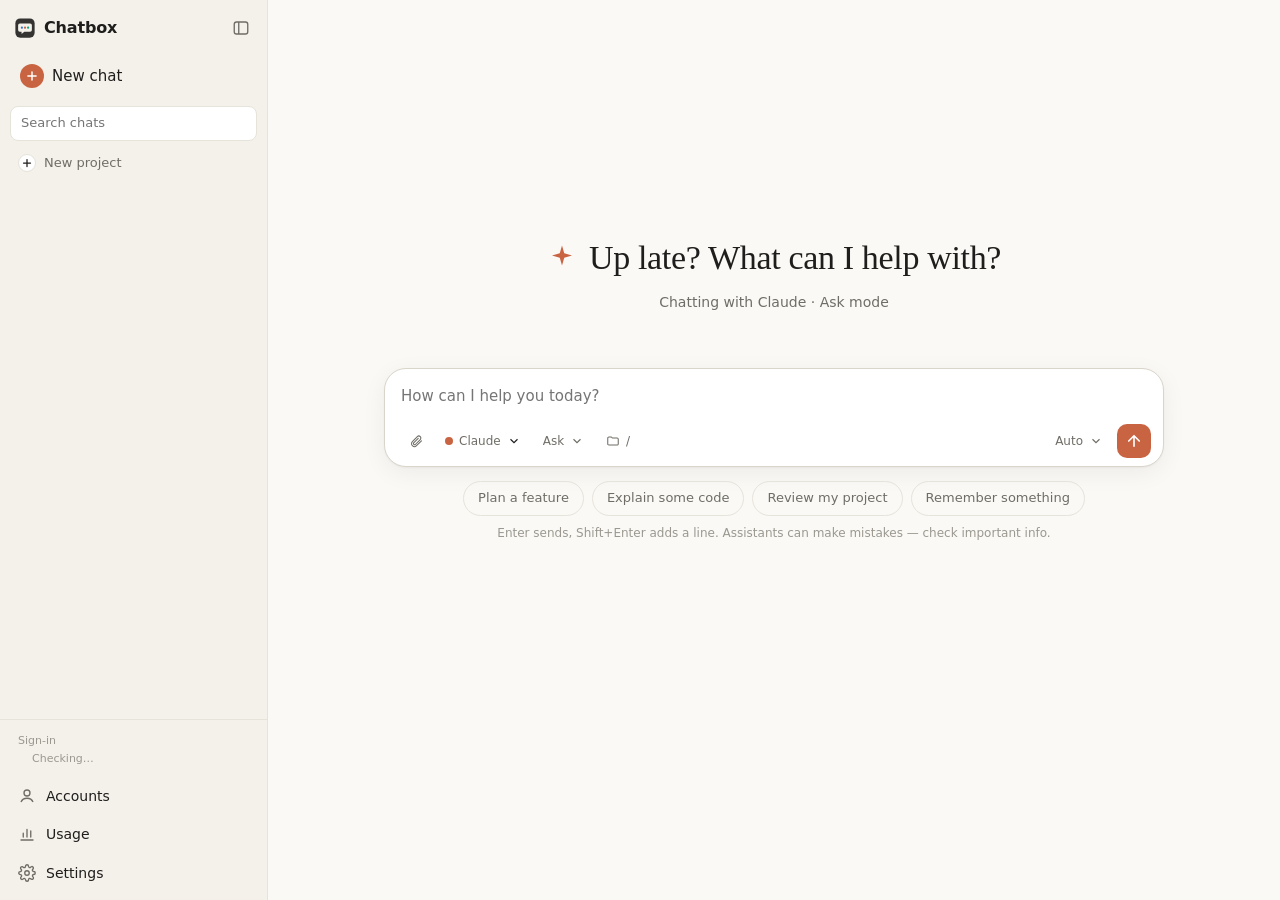
==== commit 93a4b4a0: "Merge main (sidebar projects, v1.7.0) into settings-overhaul Keep main's sidebar: projects, its chat" ====
--- a/ui/index.html
+++ b/ui/index.html
@@ -11,7 +11,8 @@
       <button class="icon" id="sideclose" title="Close sidebar"><svg viewBox="0 0 24 24" fill="none" stroke="currentColor" stroke-width="1.8"><rect x="3" y="4" width="18" height="16" rx="3"/><path d="M9 4v16"/></svg></button>
     </div>
     <button class="newchat" id="newchat"><span class="plus"><svg viewBox="0 0 24 24" fill="none" stroke="currentColor" stroke-width="2.5" stroke-linecap="round"><path d="M12 5v14M5 12h14"/></svg></span>New chat</button>
-    <div id="chatsearchwrap" class="chatsearch" hidden><input class="field" id="chatsearch" type="search" placeholder="Search chats" aria-label="Search chats"></div>
+    <input class="side-search" id="chatsearch" type="search" placeholder="Search chats" aria-label="Search chats" autocomplete="off">
+    <button class="newproj" id="newproject" type="button"><span class="plus"><svg viewBox="0 0 24 24" fill="none" stroke="currentColor" stroke-width="2.5" stroke-linecap="round"><path d="M12 5v14M5 12h14"/></svg></span>New project</button>
     <nav id="chatlist"></nav>
     <div class="side-bottom">
       <div id="authrow" class="authrow" aria-label="Sign-in status"></div>
--- a/ui/style.css
+++ b/ui/style.css
@@ -32,14 +32,39 @@
 .newchat:hover{background:var(--hover)}
 .newchat .plus{width:24px;height:24px;border-radius:50%;background:var(--accent);color:#fff;display:grid;place-items:center}
 .newchat .plus svg{width:14px;height:14px}
+.side-search{display:block;width:calc(100% - 20px);margin:0 10px 6px;border:1px solid var(--line);background:var(--panel);border-radius:8px;padding:6px 10px;font-size:13px;outline:0}
+.side-search:focus{border-color:var(--line2)}
+.newproj{display:flex;align-items:center;gap:8px;width:calc(100% - 20px);margin:0 10px 6px;padding:6px 8px;border:0;border-radius:8px;background:transparent;cursor:pointer;font-size:13px;font-weight:500;color:var(--muted);text-align:left}
+.newproj:hover{background:var(--hover);color:var(--text)}
+.newproj .plus{width:18px;height:18px;border-radius:50%;background:var(--panel);border:1px solid var(--line);display:grid;place-items:center;color:var(--text)}
+.newproj .plus svg{width:12px;height:12px}
 #chatlist{flex:1;overflow-y:auto;padding:0 8px 8px}
+.proj{margin:0 0 2px}
+.proj-row{display:flex;align-items:center;gap:2px;padding:3px 2px;border-radius:8px;cursor:pointer;font-size:13px;font-weight:600}
+.proj-row:hover,.proj.drop>.proj-row{background:var(--hover)}
+.proj.drop>.proj-row{outline:1px dashed var(--accent);outline-offset:-1px}
+.twist{width:22px;height:22px;border:0;background:transparent;border-radius:6px;color:var(--muted);display:grid;place-items:center;cursor:pointer;padding:0;flex:none}
+.twist svg{width:14px;height:14px;transition:transform .15s}
+.proj.collapsed .twist svg{transform:rotate(-90deg)}
+.proj-row .pname{flex:1;min-width:0;white-space:nowrap;overflow:hidden;text-overflow:ellipsis}
+.proj-row .count{font-size:11px;font-weight:500;color:var(--faint);font-variant-numeric:tabular-nums;padding:0 2px}
+.proj-row .icon{width:22px;height:22px;opacity:.72}
+.proj-row .icon svg{width:14px;height:14px}
+.proj-row .icon:hover{opacity:1}
+.proj.collapsed .proj-chats{display:none}
+.proj-chats{margin:0 0 4px 10px}
+.chatitem[draggable=true]{cursor:grab}
+.chatitem.dragging{opacity:.4}
 .group{font-size:12px;color:var(--faint);font-weight:500;padding:12px 8px 4px}
 .chatitem{display:flex;align-items:center;gap:8px;padding:6px 8px;border-radius:8px;cursor:pointer;font-size:14px;color:var(--text)}
 .chatitem:hover{background:var(--hover)}
 .chatitem.cur{background:var(--hover);font-weight:500}
 .chatitem .t{flex:1;white-space:nowrap;overflow:hidden;text-overflow:ellipsis}
 .chatitem .del{opacity:0;width:24px;height:24px}
-.chatitem:hover .del{opacity:1}
+.chatitem:hover .del,.chatitem:focus-within .del{opacity:1}
+.chatitem .more{opacity:.55;width:24px;height:24px}
+.chatitem:hover .more,.chatitem:focus-within .more{opacity:1}
+.chatitem .more svg{width:16px;height:16px}
 .bdot{width:8px;height:8px;border-radius:50%;flex:none}
 .side-empty{color:var(--faint);font-size:13px;padding:8px}
 .side-bottom{border-top:1px solid var(--line);padding:8px}
@@ -73,7 +98,7 @@
 .updatebar{display:flex;align-items:center;gap:10px;margin:8px 16px 0;padding:6px 12px;border:1px solid var(--line);border-radius:10px;background:var(--panel);font-size:13px;flex:none}
 .updatebar .muted{overflow:hidden;text-overflow:ellipsis;white-space:nowrap}
 .top{height:52px;display:flex;align-items:center;gap:6px;padding:0 12px;flex:none}
-.top .title{flex:1;font-weight:500;white-space:nowrap;overflow:hidden;text-overflow:ellipsis;color:var(--text)}
+.top .title{flex:1;min-width:0;font-weight:500;white-space:nowrap;overflow:hidden;text-overflow:ellipsis;color:var(--text)}
 .notice{display:flex;flex-wrap:wrap;gap:8px;align-items:center;border:1px solid var(--line);background:var(--bg);border-radius:10px;padding:8px 10px;font-size:13px}
 .notice a{color:var(--accent);cursor:pointer}
 #sideopen{display:none}
@@ -195,6 +220,12 @@
 .mi .check{width:16px;height:16px;color:var(--accent);visibility:hidden}.mi.sel .check{visibility:visible}
 .mi .bdot{margin-top:7px}
 .mh{font-size:11px;color:var(--faint);padding:6px 10px 2px;text-transform:uppercase;letter-spacing:.04em}
+.ctx{position:fixed;z-index:80;min-width:200px;max-width:280px;max-height:min(70vh,420px);overflow:auto;background:var(--panel);border:1px solid var(--line);border-radius:12px;box-shadow:var(--shadow);padding:6px}
+.ctx button{display:flex;align-items:center;gap:8px;width:100%;border:0;background:transparent;border-radius:8px;padding:7px 10px;cursor:pointer;text-align:left;font-size:13px;color:var(--text)}
+.ctx button:hover{background:var(--hover)}
+.ctx button.danger{color:var(--err)}
+.ctx .tick{width:16px;height:16px;display:inline-grid;place-items:center;flex:none;color:var(--accent)}
+.ctx .tick svg{width:14px;height:14px}
 
 /* usage */
 dialog.wide{width:min(880px,calc(100vw - 32px))}
@@ -379,10 +410,7 @@
 #u-note a.ghost{text-decoration:none;color:var(--text)}
 @media (max-width:560px){.umode{grid-template-columns:1fr auto}.um-bar{grid-column:1/-1;order:3}}
 
-/* main window: chat search, rename, reply details, jump to latest */
-.chatsearch{padding:0 12px 6px}
-.chatsearch[hidden]{display:none}
-.chatsearch .field{width:100%;font-size:13px;padding:6px 10px;background:transparent}
+/* main window: rename, reply details, jump to latest */
 .top button.title{border:0;background:transparent;text-align:left;font:inherit;font-weight:500;padding:6px 8px;border-radius:8px;cursor:pointer;min-width:0}
 .top button.title:hover{background:var(--hover)}
 .top button.title:empty{visibility:hidden}
